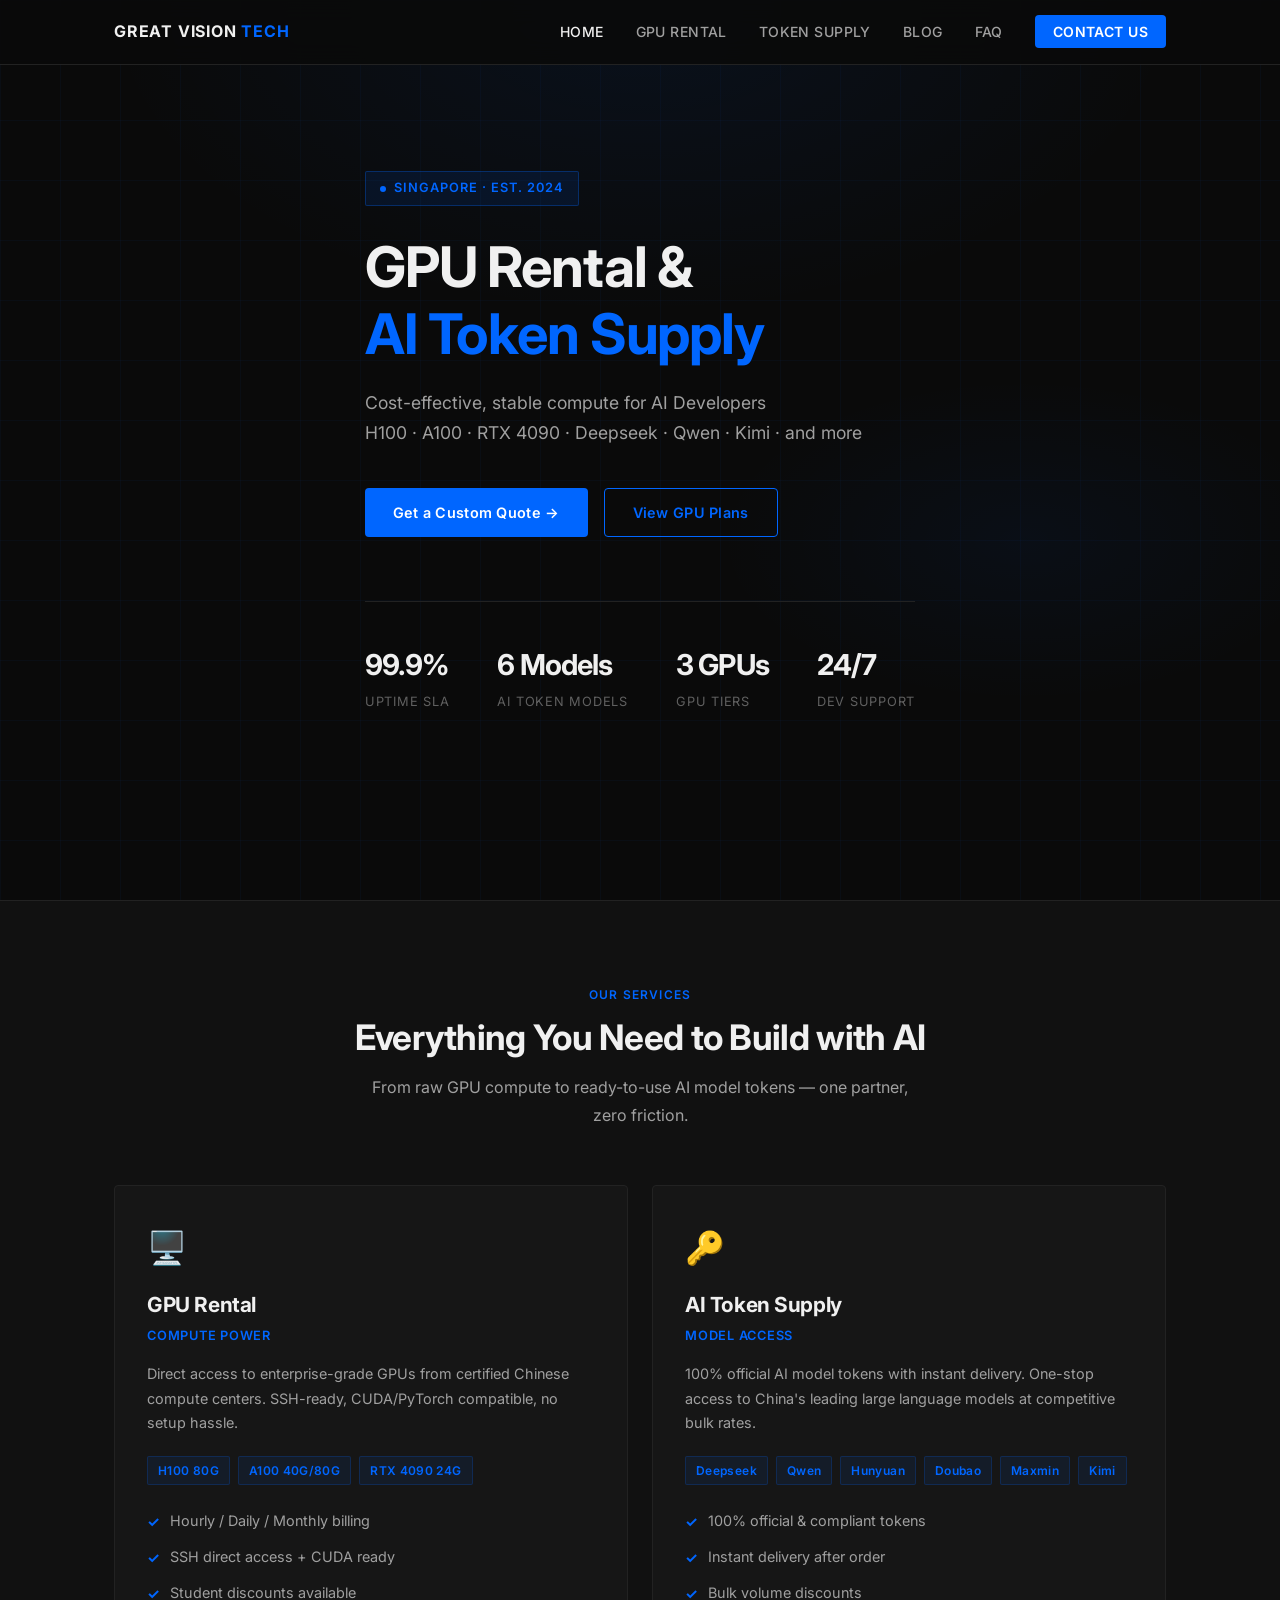
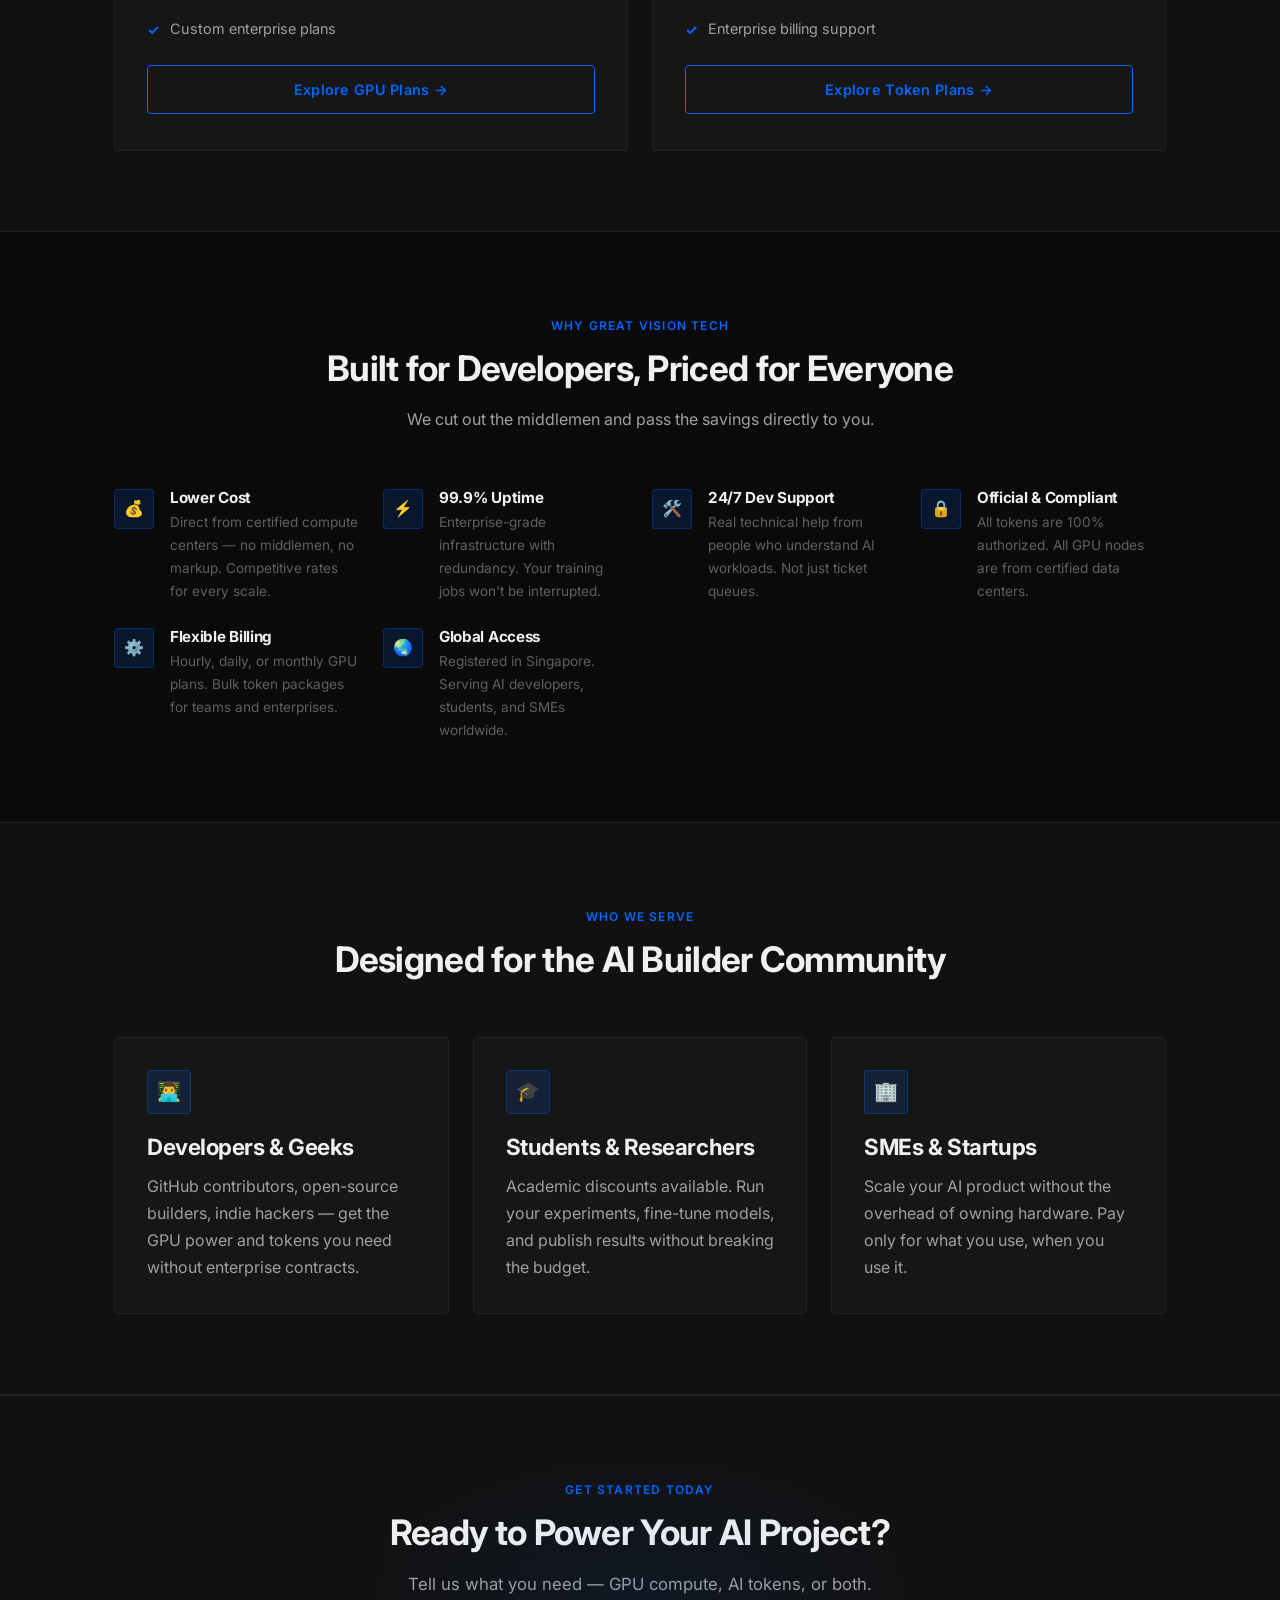
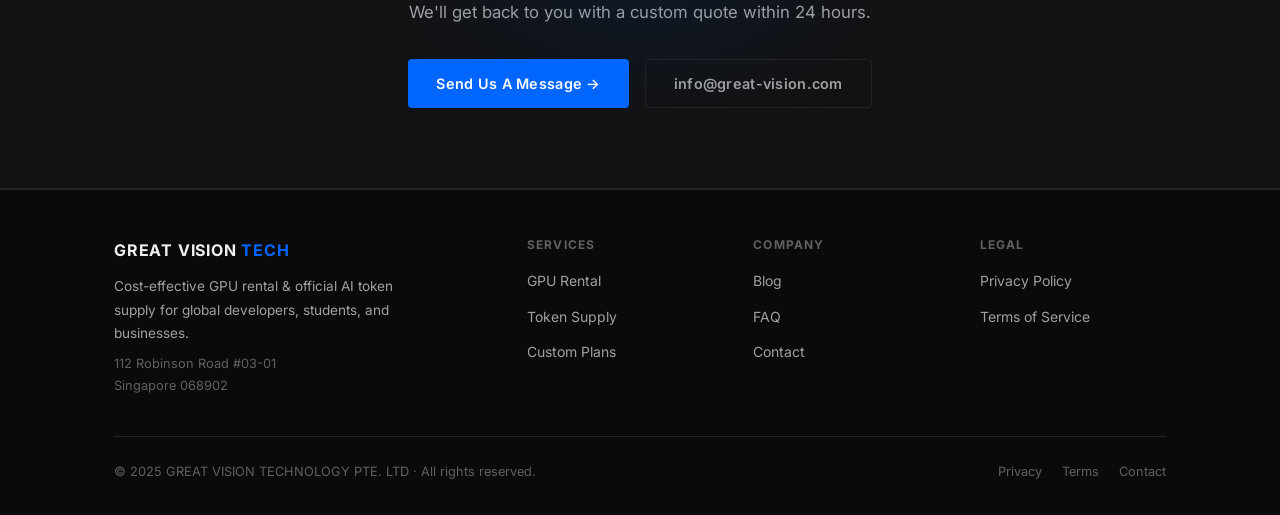
==== index.html @ 9c3d0a6c "Initial commit: Great Vision Tech official website - Homepage with hero, services, features, and CTA" ====
<!DOCTYPE html>
<html lang="en">
<head>
  <meta charset="UTF-8" />
  <meta name="viewport" content="width=device-width, initial-scale=1.0" />
  <title>GPU Rental & AI Model Token Supply | Great Vision Tech</title>
  <meta name="description" content="Cost-effective H100/A100/4090 GPU rental & official AI token supply for global AI developers, students and SMEs. Contact for quote now." />
  <meta name="keywords" content="GPU rental, H100, A100, RTX 4090, AI token, Deepseek, Qwen, Kimi, GPU cloud, AI compute" />
  <meta property="og:title" content="GPU Rental & AI Model Token Supply | Great Vision Tech" />
  <meta property="og:description" content="Cost-effective H100/A100/4090 GPU rental & official AI token supply for global AI developers, students and SMEs." />
  <meta property="og:type" content="website" />
  <link rel="preconnect" href="https://fonts.googleapis.com" />
  <link rel="preconnect" href="https://fonts.gstatic.com" crossorigin />
  <link href="https://fonts.googleapis.com/css2?family=Inter:wght@400;500;600;700;800&display=swap" rel="stylesheet" />
  <link rel="stylesheet" href="css/style.css" />
  <link rel="icon" href="data:image/svg+xml,<svg xmlns='http://www.w3.org/2000/svg' viewBox='0 0 100 100'><text y='.9em' font-size='90'>⚡</text></svg>" />
</head>
<body>

  <!-- ===== NAVBAR ===== -->
  <nav class="navbar">
    <div class="container nav-inner">
      <a href="index.html" class="nav-logo">GREAT VISION <span>TECH</span></a>
      <ul class="nav-links">
        <li><a href="index.html" data-page="index.html">Home</a></li>
        <li><a href="gpu-rental.html" data-page="gpu-rental.html">GPU Rental</a></li>
        <li><a href="token-supply.html" data-page="token-supply.html">Token Supply</a></li>
        <li><a href="blog.html" data-page="blog.html">Blog</a></li>
        <li><a href="faq.html" data-page="faq.html">FAQ</a></li>
        <li><a href="contact.html" class="nav-cta" data-page="contact.html">Contact Us</a></li>
      </ul>
      <button class="nav-toggle" aria-label="Toggle navigation">
        <span></span><span></span><span></span>
      </button>
    </div>
  </nav>

  <!-- ===== HERO ===== -->
  <section class="hero">
    <div class="container">
      <div class="hero-content">
        <div class="hero-badge">Singapore · Est. 2024</div>
        <h1>GPU Rental &amp;<br /><span class="highlight">AI Token Supply</span></h1>
        <p class="hero-sub">Cost-effective, stable compute for <span class="typewriter">AI Developers</span><br />
        H100 · A100 · RTX 4090 · Deepseek · Qwen · Kimi · and more</p>
        <div class="hero-actions">
          <a href="contact.html" class="btn btn-primary">Get a Custom Quote →</a>
          <a href="gpu-rental.html" class="btn btn-outline">View GPU Plans</a>
        </div>
        <div class="hero-stats">
          <div class="stat-item">
            <span class="stat-number counter" data-target="99" data-suffix=".9%">0%</span>
            <span class="stat-label">Uptime SLA</span>
          </div>
          <div class="stat-item">
            <span class="stat-number counter" data-target="6" data-suffix=" Models">0</span>
            <span class="stat-label">AI Token Models</span>
          </div>
          <div class="stat-item">
            <span class="stat-number counter" data-target="3" data-suffix=" GPUs">0</span>
            <span class="stat-label">GPU Tiers</span>
          </div>
          <div class="stat-item">
            <span class="stat-number">24/7</span>
            <span class="stat-label">Dev Support</span>
          </div>
        </div>
      </div>
    </div>
  </section>

  <!-- ===== SERVICES OVERVIEW ===== -->
  <section style="background: var(--bg-secondary); border-top: 1px solid var(--border); border-bottom: 1px solid var(--border);">
    <div class="container">
      <div class="section-header fade-in">
        <span class="section-tag">Our Services</span>
        <h2>Everything You Need to Build with AI</h2>
        <p>From raw GPU compute to ready-to-use AI model tokens — one partner, zero friction.</p>
      </div>
      <div class="services-grid">
        <!-- GPU Rental -->
        <div class="service-card fade-in">
          <span class="service-icon">🖥️</span>
          <h3>GPU Rental</h3>
          <div class="service-subtitle">Compute Power</div>
          <p>Direct access to enterprise-grade GPUs from certified Chinese compute centers. SSH-ready, CUDA/PyTorch compatible, no setup hassle.</p>
          <div class="tag-list">
            <span class="tag">H100 80G</span>
            <span class="tag">A100 40G/80G</span>
            <span class="tag">RTX 4090 24G</span>
          </div>
          <ul class="checklist" style="margin-bottom: 24px;">
            <li>Hourly / Daily / Monthly billing</li>
            <li>SSH direct access + CUDA ready</li>
            <li>Student discounts available</li>
            <li>Custom enterprise plans</li>
          </ul>
          <a href="gpu-rental.html" class="btn btn-outline" style="width: 100%; justify-content: center;">Explore GPU Plans →</a>
        </div>
        <!-- Token Supply -->
        <div class="service-card fade-in">
          <span class="service-icon">🔑</span>
          <h3>AI Token Supply</h3>
          <div class="service-subtitle">Model Access</div>
          <p>100% official AI model tokens with instant delivery. One-stop access to China's leading large language models at competitive bulk rates.</p>
          <div class="tag-list">
            <span class="tag">Deepseek</span>
            <span class="tag">Qwen</span>
            <span class="tag">Hunyuan</span>
            <span class="tag">Doubao</span>
            <span class="tag">Maxmin</span>
            <span class="tag">Kimi</span>
          </div>
          <ul class="checklist" style="margin-bottom: 24px;">
            <li>100% official &amp; compliant tokens</li>
            <li>Instant delivery after order</li>
            <li>Bulk volume discounts</li>
            <li>Enterprise billing support</li>
          </ul>
          <a href="token-supply.html" class="btn btn-outline" style="width: 100%; justify-content: center;">Explore Token Plans →</a>
        </div>
      </div>
    </div>
  </section>

  <!-- ===== WHY US ===== -->
  <section>
    <div class="container">
      <div class="section-header fade-in">
        <span class="section-tag">Why Great Vision Tech</span>
        <h2>Built for Developers, Priced for Everyone</h2>
        <p>We cut out the middlemen and pass the savings directly to you.</p>
      </div>
      <div class="features-grid">
        <div class="feature-item fade-in">
          <div class="feature-icon">💰</div>
          <div class="feature-text">
            <h4>Lower Cost</h4>
            <p>Direct from certified compute centers — no middlemen, no markup. Competitive rates for every scale.</p>
          </div>
        </div>
        <div class="feature-item fade-in">
          <div class="feature-icon">⚡</div>
          <div class="feature-text">
            <h4>99.9% Uptime</h4>
            <p>Enterprise-grade infrastructure with redundancy. Your training jobs won't be interrupted.</p>
          </div>
        </div>
        <div class="feature-item fade-in">
          <div class="feature-icon">🛠️</div>
          <div class="feature-text">
            <h4>24/7 Dev Support</h4>
            <p>Real technical help from people who understand AI workloads. Not just ticket queues.</p>
          </div>
        </div>
        <div class="feature-item fade-in">
          <div class="feature-icon">🔒</div>
          <div class="feature-text">
            <h4>Official &amp; Compliant</h4>
            <p>All tokens are 100% authorized. All GPU nodes are from certified data centers.</p>
          </div>
        </div>
        <div class="feature-item fade-in">
          <div class="feature-icon">⚙️</div>
          <div class="feature-text">
            <h4>Flexible Billing</h4>
            <p>Hourly, daily, or monthly GPU plans. Bulk token packages for teams and enterprises.</p>
          </div>
        </div>
        <div class="feature-item fade-in">
          <div class="feature-icon">🌏</div>
          <div class="feature-text">
            <h4>Global Access</h4>
            <p>Registered in Singapore. Serving AI developers, students, and SMEs worldwide.</p>
          </div>
        </div>
      </div>
    </div>
  </section>

  <!-- ===== WHO WE SERVE ===== -->
  <section style="background: var(--bg-secondary); border-top: 1px solid var(--border); border-bottom: 1px solid var(--border);">
    <div class="container">
      <div class="section-header fade-in">
        <span class="section-tag">Who We Serve</span>
        <h2>Designed for the AI Builder Community</h2>
      </div>
      <div class="services-grid">
        <div class="card fade-in">
          <div class="card-icon">👨‍💻</div>
          <h3>Developers &amp; Geeks</h3>
          <p>GitHub contributors, open-source builders, indie hackers — get the GPU power and tokens you need without enterprise contracts.</p>
        </div>
        <div class="card fade-in">
          <div class="card-icon">🎓</div>
          <h3>Students &amp; Researchers</h3>
          <p>Academic discounts available. Run your experiments, fine-tune models, and publish results without breaking the budget.</p>
        </div>
        <div class="card fade-in">
          <div class="card-icon">🏢</div>
          <h3>SMEs &amp; Startups</h3>
          <p>Scale your AI product without the overhead of owning hardware. Pay only for what you use, when you use it.</p>
        </div>
      </div>
    </div>
  </section>

  <!-- ===== CTA ===== -->
  <section class="cta-section">
    <div class="container">
      <span class="section-tag">Get Started Today</span>
      <h2>Ready to Power Your AI Project?</h2>
      <p>Tell us what you need — GPU compute, AI tokens, or both.<br />We'll get back to you with a custom quote within 24 hours.</p>
      <div class="cta-actions">
        <a href="contact.html" class="btn btn-primary">Send Us A Message →</a>
        <a href="mailto:info@great-vision.com" class="btn btn-ghost">info@great-vision.com</a>
      </div>
    </div>
  </section>

  <!-- ===== FOOTER ===== -->
  <footer class="footer">
    <div class="container">
      <div class="footer-grid">
        <div class="footer-brand">
          <a href="index.html" class="nav-logo">GREAT VISION <span style="color: var(--accent);">TECH</span></a>
          <p>Cost-effective GPU rental &amp; official AI token supply for global developers, students, and businesses.</p>
          <p style="margin-top: 8px; font-size: 0.8rem; color: var(--text-muted);">112 Robinson Road #03-01<br />Singapore 068902</p>
        </div>
        <div class="footer-col">
          <h4>Services</h4>
          <ul>
            <li><a href="gpu-rental.html">GPU Rental</a></li>
            <li><a href="token-supply.html">Token Supply</a></li>
            <li><a href="contact.html">Custom Plans</a></li>
          </ul>
        </div>
        <div class="footer-col">
          <h4>Company</h4>
          <ul>
            <li><a href="blog.html">Blog</a></li>
            <li><a href="faq.html">FAQ</a></li>
            <li><a href="contact.html">Contact</a></li>
          </ul>
        </div>
        <div class="footer-col">
          <h4>Legal</h4>
          <ul>
            <li><a href="privacy.html">Privacy Policy</a></li>
            <li><a href="terms.html">Terms of Service</a></li>
          </ul>
        </div>
      </div>
      <div class="footer-bottom">
        <p>© 2025 GREAT VISION TECHNOLOGY PTE. LTD · All rights reserved.</p>
        <div class="footer-bottom-links">
          <a href="privacy.html">Privacy</a>
          <a href="terms.html">Terms</a>
          <a href="contact.html">Contact</a>
        </div>
      </div>
    </div>
  </footer>

  <script src="js/main.js"></script>
</body>
</html>
---- css/style.css ----
/* ===========================
   GREAT VISION TECH - Main CSS
   Minimalist Geek Style
   =========================== */

/* --- Reset & Base --- */
*, *::before, *::after {
  box-sizing: border-box;
  margin: 0;
  padding: 0;
}

:root {
  --bg-primary: #0a0a0a;
  --bg-secondary: #111111;
  --bg-card: #161616;
  --bg-card-hover: #1e1e1e;
  --text-primary: #f0f0f0;
  --text-secondary: #a0a0a0;
  --text-muted: #606060;
  --accent: #0066FF;
  --accent-hover: #0052cc;
  --accent-glow: rgba(0, 102, 255, 0.15);
  --border: #222222;
  --border-accent: rgba(0, 102, 255, 0.3);
  --font: 'Inter', -apple-system, BlinkMacSystemFont, 'Segoe UI', sans-serif;
  --transition: 0.2s ease;
  --radius: 4px;
  --max-width: 1100px;
}

html {
  scroll-behavior: smooth;
}

body {
  font-family: var(--font);
  background-color: var(--bg-primary);
  color: var(--text-primary);
  line-height: 1.6;
  font-size: 16px;
  -webkit-font-smoothing: antialiased;
}

a {
  color: var(--accent);
  text-decoration: none;
  transition: color var(--transition);
}

a:hover {
  color: var(--accent-hover);
}

img {
  max-width: 100%;
  display: block;
}

/* --- Typography --- */
h1, h2, h3, h4, h5 {
  font-weight: 700;
  line-height: 1.2;
  letter-spacing: -0.02em;
}

h1 { font-size: clamp(2rem, 5vw, 3.5rem); }
h2 { font-size: clamp(1.5rem, 3vw, 2.2rem); }
h3 { font-size: clamp(1.1rem, 2vw, 1.4rem); }

p {
  color: var(--text-secondary);
  line-height: 1.7;
}

/* --- Layout --- */
.container {
  max-width: var(--max-width);
  margin: 0 auto;
  padding: 0 24px;
}

section {
  padding: 80px 0;
}

/* --- Navigation --- */
.navbar {
  position: fixed;
  top: 0;
  left: 0;
  right: 0;
  z-index: 1000;
  background: rgba(10, 10, 10, 0.92);
  backdrop-filter: blur(12px);
  -webkit-backdrop-filter: blur(12px);
  border-bottom: 1px solid var(--border);
  transition: border-color var(--transition);
}

.navbar.scrolled {
  border-bottom-color: var(--border-accent);
}

.nav-inner {
  display: flex;
  align-items: center;
  justify-content: space-between;
  height: 64px;
}

.nav-logo {
  font-size: 1rem;
  font-weight: 700;
  color: var(--text-primary);
  letter-spacing: 0.05em;
  text-transform: uppercase;
  white-space: nowrap;
}

.nav-logo span {
  color: var(--accent);
}

.nav-links {
  display: flex;
  align-items: center;
  gap: 32px;
  list-style: none;
}

.nav-links a {
  color: var(--text-secondary);
  font-size: 0.875rem;
  font-weight: 500;
  letter-spacing: 0.03em;
  text-transform: uppercase;
  transition: color var(--transition);
}

.nav-links a:hover,
.nav-links a.active {
  color: var(--text-primary);
}

.nav-cta {
  background: var(--accent) !important;
  color: #fff !important;
  padding: 8px 18px;
  border-radius: var(--radius);
  font-weight: 600 !important;
}

.nav-cta:hover {
  background: var(--accent-hover) !important;
}

/* Hamburger */
.nav-toggle {
  display: none;
  flex-direction: column;
  gap: 5px;
  cursor: pointer;
  padding: 4px;
  background: none;
  border: none;
}

.nav-toggle span {
  display: block;
  width: 24px;
  height: 2px;
  background: var(--text-primary);
  transition: all 0.3s ease;
}

.nav-toggle.open span:nth-child(1) { transform: translateY(7px) rotate(45deg); }
.nav-toggle.open span:nth-child(2) { opacity: 0; }
.nav-toggle.open span:nth-child(3) { transform: translateY(-7px) rotate(-45deg); }

/* --- Buttons --- */
.btn {
  display: inline-flex;
  align-items: center;
  gap: 8px;
  padding: 12px 28px;
  font-size: 0.9rem;
  font-weight: 600;
  border-radius: var(--radius);
  cursor: pointer;
  transition: all var(--transition);
  border: none;
  letter-spacing: 0.02em;
  font-family: var(--font);
}

.btn-primary {
  background: var(--accent);
  color: #fff;
}

.btn-primary:hover {
  background: var(--accent-hover);
  color: #fff;
  transform: translateY(-1px);
  box-shadow: 0 4px 20px rgba(0, 102, 255, 0.35);
}

.btn-outline {
  background: transparent;
  color: var(--accent);
  border: 1px solid var(--accent);
}

.btn-outline:hover {
  background: var(--accent-glow);
  color: var(--accent);
  transform: translateY(-1px);
}

.btn-ghost {
  background: transparent;
  color: var(--text-secondary);
  border: 1px solid var(--border);
}

.btn-ghost:hover {
  border-color: var(--accent);
  color: var(--text-primary);
}

/* --- Hero Section --- */
.hero {
  min-height: 100vh;
  display: flex;
  align-items: center;
  padding-top: 64px;
  position: relative;
  overflow: hidden;
}

.hero::before {
  content: '';
  position: absolute;
  top: 0; left: 0; right: 0; bottom: 0;
  background:
    radial-gradient(ellipse 60% 50% at 50% 0%, rgba(0, 102, 255, 0.08) 0%, transparent 70%),
    radial-gradient(ellipse 40% 30% at 80% 60%, rgba(0, 102, 255, 0.05) 0%, transparent 60%);
  pointer-events: none;
}

/* Grid background */
.hero::after {
  content: '';
  position: absolute;
  inset: 0;
  background-image:
    linear-gradient(rgba(0,102,255,0.04) 1px, transparent 1px),
    linear-gradient(90deg, rgba(0,102,255,0.04) 1px, transparent 1px);
  background-size: 60px 60px;
  pointer-events: none;
}

.hero-content {
  position: relative;
  z-index: 1;
  max-width: 800px;
}

.hero-badge {
  display: inline-flex;
  align-items: center;
  gap: 8px;
  background: rgba(0, 102, 255, 0.1);
  border: 1px solid var(--border-accent);
  color: var(--accent);
  font-size: 0.8rem;
  font-weight: 600;
  letter-spacing: 0.08em;
  text-transform: uppercase;
  padding: 6px 14px;
  border-radius: 2px;
  margin-bottom: 28px;
}

.hero-badge::before {
  content: '';
  width: 6px;
  height: 6px;
  background: var(--accent);
  border-radius: 50%;
  animation: pulse 2s infinite;
}

@keyframes pulse {
  0%, 100% { opacity: 1; transform: scale(1); }
  50% { opacity: 0.5; transform: scale(0.8); }
}

.hero h1 {
  margin-bottom: 20px;
  color: var(--text-primary);
}

.hero h1 .highlight {
  color: var(--accent);
}

.hero-sub {
  font-size: 1.1rem;
  color: var(--text-secondary);
  margin-bottom: 40px;
  max-width: 560px;
}

.hero-actions {
  display: flex;
  gap: 16px;
  flex-wrap: wrap;
}

.hero-stats {
  display: flex;
  gap: 48px;
  margin-top: 64px;
  padding-top: 40px;
  border-top: 1px solid var(--border);
}

.stat-item {
  display: flex;
  flex-direction: column;
  gap: 4px;
}

.stat-number {
  font-size: 1.8rem;
  font-weight: 700;
  color: var(--text-primary);
  letter-spacing: -0.03em;
}

.stat-label {
  font-size: 0.8rem;
  color: var(--text-muted);
  text-transform: uppercase;
  letter-spacing: 0.06em;
}

/* --- Section Header --- */
.section-header {
  text-align: center;
  margin-bottom: 56px;
}

.section-tag {
  display: inline-block;
  font-size: 0.75rem;
  font-weight: 600;
  letter-spacing: 0.1em;
  text-transform: uppercase;
  color: var(--accent);
  margin-bottom: 12px;
}

.section-header h2 {
  color: var(--text-primary);
  margin-bottom: 16px;
}

.section-header p {
  max-width: 560px;
  margin: 0 auto;
  font-size: 1rem;
}

/* --- Cards --- */
.card {
  background: var(--bg-card);
  border: 1px solid var(--border);
  border-radius: var(--radius);
  padding: 32px;
  transition: all var(--transition);
  position: relative;
  overflow: hidden;
}

.card::before {
  content: '';
  position: absolute;
  top: 0; left: 0; right: 0;
  height: 2px;
  background: var(--accent);
  transform: scaleX(0);
  transition: transform var(--transition);
}

.card:hover {
  border-color: var(--border-accent);
  background: var(--bg-card-hover);
  transform: translateY(-2px);
}

.card:hover::before {
  transform: scaleX(1);
}

.card-icon {
  width: 44px;
  height: 44px;
  background: var(--accent-glow);
  border: 1px solid var(--border-accent);
  border-radius: var(--radius);
  display: flex;
  align-items: center;
  justify-content: center;
  margin-bottom: 20px;
  color: var(--accent);
  font-size: 1.2rem;
}

.card h3 {
  color: var(--text-primary);
  margin-bottom: 12px;
}

/* --- Services Grid --- */
.services-grid {
  display: grid;
  grid-template-columns: repeat(auto-fit, minmax(300px, 1fr));
  gap: 24px;
}

.service-card {
  background: var(--bg-card);
  border: 1px solid var(--border);
  border-radius: var(--radius);
  padding: 36px 32px;
  transition: all var(--transition);
  position: relative;
  overflow: hidden;
}

.service-card::after {
  content: '';
  position: absolute;
  bottom: 0; left: 0; right: 0;
  height: 1px;
  background: linear-gradient(90deg, transparent, var(--accent), transparent);
  opacity: 0;
  transition: opacity var(--transition);
}

.service-card:hover {
  border-color: var(--border-accent);
  background: var(--bg-card-hover);
  transform: translateY(-3px);
  box-shadow: 0 8px 32px rgba(0, 102, 255, 0.1);
}

.service-card:hover::after {
  opacity: 1;
}

.service-icon {
  font-size: 2rem;
  margin-bottom: 20px;
  display: block;
}

.service-card h3 {
  color: var(--text-primary);
  font-size: 1.3rem;
  margin-bottom: 8px;
}

.service-card .service-subtitle {
  color: var(--accent);
  font-size: 0.8rem;
  font-weight: 600;
  letter-spacing: 0.06em;
  text-transform: uppercase;
  margin-bottom: 16px;
}

.service-card p {
  font-size: 0.9rem;
  margin-bottom: 20px;
}

.tag-list {
  display: flex;
  flex-wrap: wrap;
  gap: 8px;
  margin-bottom: 24px;
}

.tag {
  background: rgba(0, 102, 255, 0.08);
  border: 1px solid rgba(0, 102, 255, 0.2);
  color: var(--accent);
  font-size: 0.75rem;
  font-weight: 600;
  padding: 4px 10px;
  border-radius: 2px;
  letter-spacing: 0.03em;
}

.tag.dark {
  background: var(--bg-secondary);
  border-color: var(--border);
  color: var(--text-secondary);
}

/* --- GPU Table --- */
.gpu-table-wrapper {
  overflow-x: auto;
  border: 1px solid var(--border);
  border-radius: var(--radius);
}

.gpu-table {
  width: 100%;
  border-collapse: collapse;
  font-size: 0.9rem;
}

.gpu-table th {
  background: var(--bg-secondary);
  color: var(--text-muted);
  font-size: 0.75rem;
  font-weight: 600;
  letter-spacing: 0.08em;
  text-transform: uppercase;
  padding: 14px 20px;
  text-align: left;
  border-bottom: 1px solid var(--border);
}

.gpu-table td {
  padding: 16px 20px;
  border-bottom: 1px solid var(--border);
  color: var(--text-secondary);
  vertical-align: middle;
}

.gpu-table tr:last-child td {
  border-bottom: none;
}

.gpu-table tr:hover td {
  background: var(--bg-card);
}

.gpu-name {
  color: var(--text-primary);
  font-weight: 600;
}

.gpu-badge {
  display: inline-block;
  background: rgba(0, 102, 255, 0.1);
  border: 1px solid var(--border-accent);
  color: var(--accent);
  font-size: 0.7rem;
  font-weight: 700;
  padding: 2px 8px;
  border-radius: 2px;
  letter-spacing: 0.05em;
  margin-left: 8px;
}

.gpu-badge.pro {
  background: rgba(255, 165, 0, 0.1);
  border-color: rgba(255, 165, 0, 0.3);
  color: #ffa500;
}

/* --- Features / Advantages --- */
.features-grid {
  display: grid;
  grid-template-columns: repeat(auto-fit, minmax(240px, 1fr));
  gap: 24px;
}

.feature-item {
  display: flex;
  gap: 16px;
  align-items: flex-start;
}

.feature-icon {
  flex-shrink: 0;
  width: 40px;
  height: 40px;
  background: var(--accent-glow);
  border: 1px solid var(--border-accent);
  border-radius: var(--radius);
  display: flex;
  align-items: center;
  justify-content: center;
  color: var(--accent);
  font-size: 1rem;
}

.feature-text h4 {
  color: var(--text-primary);
  font-size: 0.95rem;
  margin-bottom: 4px;
}

.feature-text p {
  font-size: 0.85rem;
  color: var(--text-muted);
}

/* --- Token Models Grid --- */
.models-grid {
  display: grid;
  grid-template-columns: repeat(auto-fill, minmax(160px, 1fr));
  gap: 16px;
}

.model-card {
  background: var(--bg-card);
  border: 1px solid var(--border);
  border-radius: var(--radius);
  padding: 24px 20px;
  text-align: center;
  transition: all var(--transition);
  cursor: default;
}

.model-card:hover {
  border-color: var(--border-accent);
  background: var(--bg-card-hover);
  transform: translateY(-2px);
  box-shadow: 0 4px 16px rgba(0, 102, 255, 0.1);
}

.model-logo {
  font-size: 1.8rem;
  margin-bottom: 10px;
}

.model-name {
  font-size: 0.85rem;
  font-weight: 600;
  color: var(--text-primary);
  margin-bottom: 4px;
}

.model-desc {
  font-size: 0.75rem;
  color: var(--text-muted);
}

/* --- Blog --- */
.blog-grid {
  display: grid;
  grid-template-columns: repeat(auto-fit, minmax(300px, 1fr));
  gap: 24px;
}

.blog-card {
  background: var(--bg-card);
  border: 1px solid var(--border);
  border-radius: var(--radius);
  padding: 28px;
  transition: all var(--transition);
  display: flex;
  flex-direction: column;
}

.blog-card:hover {
  border-color: var(--border-accent);
  background: var(--bg-card-hover);
  transform: translateY(-2px);
}

.blog-meta {
  display: flex;
  align-items: center;
  gap: 12px;
  margin-bottom: 16px;
}

.blog-tag {
  background: rgba(0, 102, 255, 0.1);
  color: var(--accent);
  font-size: 0.7rem;
  font-weight: 700;
  letter-spacing: 0.06em;
  text-transform: uppercase;
  padding: 3px 8px;
  border-radius: 2px;
}

.blog-date {
  font-size: 0.75rem;
  color: var(--text-muted);
}

.blog-card h3 {
  color: var(--text-primary);
  font-size: 1rem;
  margin-bottom: 10px;
  line-height: 1.4;
}

.blog-card p {
  font-size: 0.875rem;
  flex: 1;
  margin-bottom: 20px;
}

.blog-link {
  font-size: 0.85rem;
  font-weight: 600;
  color: var(--accent);
  display: flex;
  align-items: center;
  gap: 6px;
  transition: gap var(--transition);
}

.blog-link:hover {
  gap: 10px;
}

/* --- FAQ --- */
.faq-list {
  max-width: 720px;
  margin: 0 auto;
  display: flex;
  flex-direction: column;
  gap: 2px;
}

.faq-item {
  border: 1px solid var(--border);
  border-radius: var(--radius);
  overflow: hidden;
  transition: border-color var(--transition);
}

.faq-item.open {
  border-color: var(--border-accent);
}

.faq-question {
  width: 100%;
  background: var(--bg-card);
  border: none;
  padding: 20px 24px;
  display: flex;
  align-items: center;
  justify-content: space-between;
  gap: 16px;
  cursor: pointer;
  text-align: left;
  transition: background var(--transition);
  font-family: var(--font);
}

.faq-question:hover {
  background: var(--bg-card-hover);
}

.faq-question span {
  font-size: 0.95rem;
  font-weight: 600;
  color: var(--text-primary);
}

.faq-icon {
  flex-shrink: 0;
  width: 20px;
  height: 20px;
  color: var(--accent);
  transition: transform 0.3s ease;
  font-size: 1.2rem;
  line-height: 1;
}

.faq-item.open .faq-icon {
  transform: rotate(45deg);
}

.faq-answer {
  max-height: 0;
  overflow: hidden;
  transition: max-height 0.35s ease, padding 0.35s ease;
  background: var(--bg-secondary);
}

.faq-answer.open {
  max-height: 200px;
  padding: 0 24px 20px;
}

.faq-answer p {
  font-size: 0.9rem;
  padding-top: 16px;
  border-top: 1px solid var(--border);
}

/* --- Contact --- */
.contact-grid {
  display: grid;
  grid-template-columns: 1fr 1.5fr;
  gap: 48px;
  align-items: start;
}

.contact-info h2 {
  color: var(--text-primary);
  margin-bottom: 16px;
}

.contact-info p {
  margin-bottom: 32px;
}

.contact-detail {
  display: flex;
  flex-direction: column;
  gap: 20px;
}

.contact-item {
  display: flex;
  gap: 14px;
  align-items: flex-start;
}

.contact-item-icon {
  width: 36px;
  height: 36px;
  background: var(--accent-glow);
  border: 1px solid var(--border-accent);
  border-radius: var(--radius);
  display: flex;
  align-items: center;
  justify-content: center;
  color: var(--accent);
  font-size: 0.9rem;
  flex-shrink: 0;
}

.contact-item-text {
  display: flex;
  flex-direction: column;
  gap: 2px;
}

.contact-item-label {
  font-size: 0.75rem;
  color: var(--text-muted);
  text-transform: uppercase;
  letter-spacing: 0.06em;
  font-weight: 600;
}

.contact-item-value {
  font-size: 0.9rem;
  color: var(--text-secondary);
}

.social-links {
  display: flex;
  gap: 12px;
  margin-top: 32px;
}

.social-link {
  width: 40px;
  height: 40px;
  background: var(--bg-card);
  border: 1px solid var(--border);
  border-radius: var(--radius);
  display: flex;
  align-items: center;
  justify-content: center;
  color: var(--text-secondary);
  font-size: 1rem;
  transition: all var(--transition);
}

.social-link:hover {
  border-color: var(--accent);
  color: var(--accent);
  background: var(--accent-glow);
}

/* --- Contact Form --- */
.contact-form {
  background: var(--bg-card);
  border: 1px solid var(--border);
  border-radius: var(--radius);
  padding: 36px;
}

.form-group {
  margin-bottom: 20px;
}

.form-row {
  display: grid;
  grid-template-columns: 1fr 1fr;
  gap: 16px;
}

.form-group label {
  display: block;
  font-size: 0.8rem;
  font-weight: 600;
  color: var(--text-muted);
  text-transform: uppercase;
  letter-spacing: 0.06em;
  margin-bottom: 8px;
}

.form-group input,
.form-group select,
.form-group textarea {
  width: 100%;
  background: var(--bg-secondary);
  border: 1px solid var(--border);
  border-radius: var(--radius);
  padding: 12px 16px;
  color: var(--text-primary);
  font-size: 0.9rem;
  font-family: var(--font);
  transition: border-color var(--transition);
  outline: none;
}

.form-group input:focus,
.form-group select:focus,
.form-group textarea:focus {
  border-color: var(--accent);
  box-shadow: 0 0 0 3px rgba(0, 102, 255, 0.1);
}

.form-group input::placeholder,
.form-group textarea::placeholder {
  color: var(--text-muted);
}

.form-group select option {
  background: var(--bg-secondary);
}

.form-group textarea {
  resize: vertical;
  min-height: 120px;
}

.form-submit {
  width: 100%;
  padding: 14px;
  font-size: 0.95rem;
}

.form-success {
  display: none;
  text-align: center;
  padding: 20px;
  color: #22c55e;
  font-weight: 600;
}

/* --- CTA Section --- */
.cta-section {
  background: var(--bg-secondary);
  border-top: 1px solid var(--border);
  border-bottom: 1px solid var(--border);
  text-align: center;
  padding: 80px 0;
  position: relative;
  overflow: hidden;
}

.cta-section::before {
  content: '';
  position: absolute;
  top: 50%; left: 50%;
  transform: translate(-50%, -50%);
  width: 600px;
  height: 300px;
  background: radial-gradient(ellipse, rgba(0, 102, 255, 0.08) 0%, transparent 70%);
  pointer-events: none;
}

.cta-section h2 {
  color: var(--text-primary);
  margin-bottom: 16px;
}

.cta-section p {
  margin-bottom: 32px;
  font-size: 1.05rem;
}

.cta-actions {
  display: flex;
  gap: 16px;
  justify-content: center;
  flex-wrap: wrap;
}

/* --- Footer --- */
.footer {
  background: var(--bg-primary);
  border-top: 1px solid var(--border);
  padding: 48px 0 32px;
}

.footer-grid {
  display: grid;
  grid-template-columns: 2fr 1fr 1fr 1fr;
  gap: 40px;
  margin-bottom: 40px;
}

.footer-brand p {
  font-size: 0.85rem;
  margin-top: 12px;
  max-width: 280px;
}

.footer-col h4 {
  font-size: 0.75rem;
  font-weight: 700;
  letter-spacing: 0.1em;
  text-transform: uppercase;
  color: var(--text-muted);
  margin-bottom: 16px;
}

.footer-col ul {
  list-style: none;
  display: flex;
  flex-direction: column;
  gap: 10px;
}

.footer-col ul li a {
  font-size: 0.875rem;
  color: var(--text-secondary);
  transition: color var(--transition);
}

.footer-col ul li a:hover {
  color: var(--text-primary);
}

.footer-bottom {
  display: flex;
  align-items: center;
  justify-content: space-between;
  padding-top: 24px;
  border-top: 1px solid var(--border);
  flex-wrap: wrap;
  gap: 12px;
}

.footer-bottom p {
  font-size: 0.8rem;
  color: var(--text-muted);
}

.footer-bottom-links {
  display: flex;
  gap: 20px;
}

.footer-bottom-links a {
  font-size: 0.8rem;
  color: var(--text-muted);
  transition: color var(--transition);
}

.footer-bottom-links a:hover {
  color: var(--text-secondary);
}

/* --- Page Hero (inner pages) --- */
.page-hero {
  padding: 120px 0 60px;
  text-align: center;
  border-bottom: 1px solid var(--border);
  position: relative;
  overflow: hidden;
}

.page-hero::before {
  content: '';
  position: absolute;
  top: 0; left: 0; right: 0; bottom: 0;
  background: radial-gradient(ellipse 80% 60% at 50% 0%, rgba(0, 102, 255, 0.06) 0%, transparent 70%);
  pointer-events: none;
}

.page-hero h1 {
  color: var(--text-primary);
  margin-bottom: 16px;
}

.page-hero p {
  max-width: 560px;
  margin: 0 auto;
  font-size: 1.05rem;
}

/* --- Breadcrumb --- */
.breadcrumb {
  display: flex;
  align-items: center;
  gap: 8px;
  font-size: 0.8rem;
  color: var(--text-muted);
  margin-bottom: 20px;
  justify-content: center;
}

.breadcrumb a {
  color: var(--text-muted);
  transition: color var(--transition);
}

.breadcrumb a:hover {
  color: var(--accent);
}

.breadcrumb span {
  color: var(--text-muted);
}

/* --- Divider --- */
.divider {
  height: 1px;
  background: var(--border);
  margin: 0;
}

/* --- Highlight Box --- */
.highlight-box {
  background: rgba(0, 102, 255, 0.06);
  border: 1px solid var(--border-accent);
  border-radius: var(--radius);
  padding: 24px 28px;
}

/* --- Checklist --- */
.checklist {
  list-style: none;
  display: flex;
  flex-direction: column;
  gap: 12px;
}

.checklist li {
  display: flex;
  align-items: flex-start;
  gap: 10px;
  font-size: 0.9rem;
  color: var(--text-secondary);
}

.checklist li::before {
  content: '✓';
  color: var(--accent);
  font-weight: 700;
  flex-shrink: 0;
  margin-top: 1px;
}

/* --- Notification / Toast --- */
.toast {
  position: fixed;
  bottom: 24px;
  right: 24px;
  background: var(--bg-card);
  border: 1px solid var(--border-accent);
  border-radius: var(--radius);
  padding: 14px 20px;
  color: var(--text-primary);
  font-size: 0.875rem;
  font-weight: 500;
  z-index: 9999;
  transform: translateY(100px);
  opacity: 0;
  transition: all 0.3s ease;
  max-width: 320px;
}

.toast.show {
  transform: translateY(0);
  opacity: 1;
}

/* --- Scrollbar --- */
::-webkit-scrollbar {
  width: 6px;
  height: 6px;
}

::-webkit-scrollbar-track {
  background: var(--bg-primary);
}

::-webkit-scrollbar-thumb {
  background: var(--border);
  border-radius: 3px;
}

::-webkit-scrollbar-thumb:hover {
  background: var(--text-muted);
}

/* --- Responsive --- */
@media (max-width: 900px) {
  .contact-grid {
    grid-template-columns: 1fr;
  }

  .footer-grid {
    grid-template-columns: 1fr 1fr;
  }

  .hero-stats {
    gap: 32px;
  }
}

@media (max-width: 768px) {
  .nav-links {
    display: none;
    position: fixed;
    top: 64px;
    left: 0;
    right: 0;
    background: var(--bg-primary);
    border-bottom: 1px solid var(--border);
    flex-direction: column;
    padding: 24px;
    gap: 20px;
    z-index: 999;
  }

  .nav-links.open {
    display: flex;
  }

  .nav-toggle {
    display: flex;
  }

  .hero-stats {
    flex-wrap: wrap;
    gap: 24px;
  }

  .form-row {
    grid-template-columns: 1fr;
  }

  .footer-grid {
    grid-template-columns: 1fr;
    gap: 28px;
  }

  .footer-bottom {
    flex-direction: column;
    text-align: center;
  }

  section {
    padding: 60px 0;
  }
}

@media (max-width: 480px) {
  .hero-actions {
    flex-direction: column;
  }

  .btn {
    width: 100%;
    justify-content: center;
  }

  .cta-actions {
    flex-direction: column;
    align-items: center;
  }
}

/* --- Animations --- */
.fade-in {
  opacity: 0;
  transform: translateY(20px);
  transition: opacity 0.5s ease, transform 0.5s ease;
}

.fade-in.visible {
  opacity: 1;
  transform: translateY(0);
}

/* --- Active nav page indicator --- */
.nav-links a[data-page].active {
  color: var(--text-primary);
}

/* --- Terminal-style code block --- */
.code-block {
  background: #0d0d0d;
  border: 1px solid var(--border);
  border-radius: var(--radius);
  padding: 20px 24px;
  font-family: 'JetBrains Mono', 'Fira Code', 'Courier New', monospace;
  font-size: 0.85rem;
  color: #a8ff78;
  position: relative;
  overflow-x: auto;
}

.code-block::before {
  content: '$ ';
  color: var(--accent);
}

/* --- Pricing hint --- */
.pricing-note {
  text-align: center;
  margin-top: 32px;
  font-size: 0.85rem;
  color: var(--text-muted);
}

.pricing-note a {
  color: var(--accent);
}
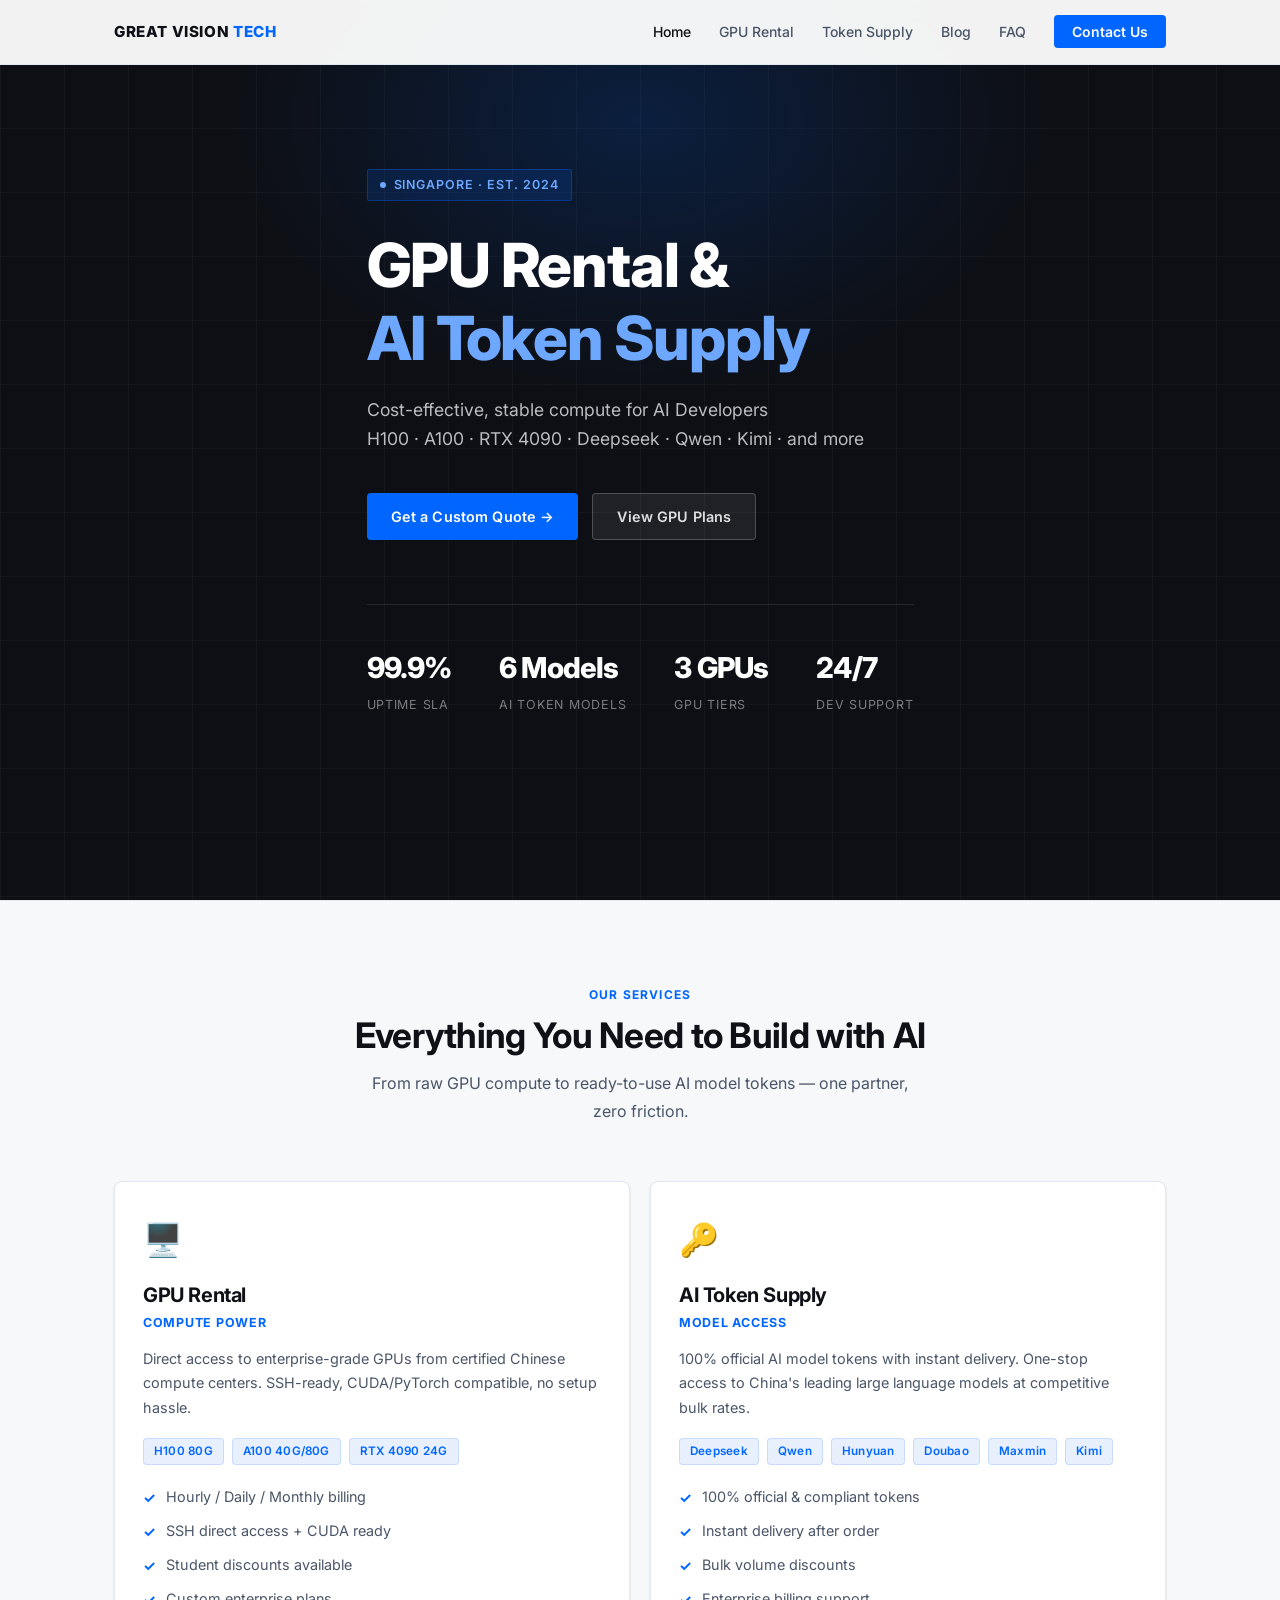
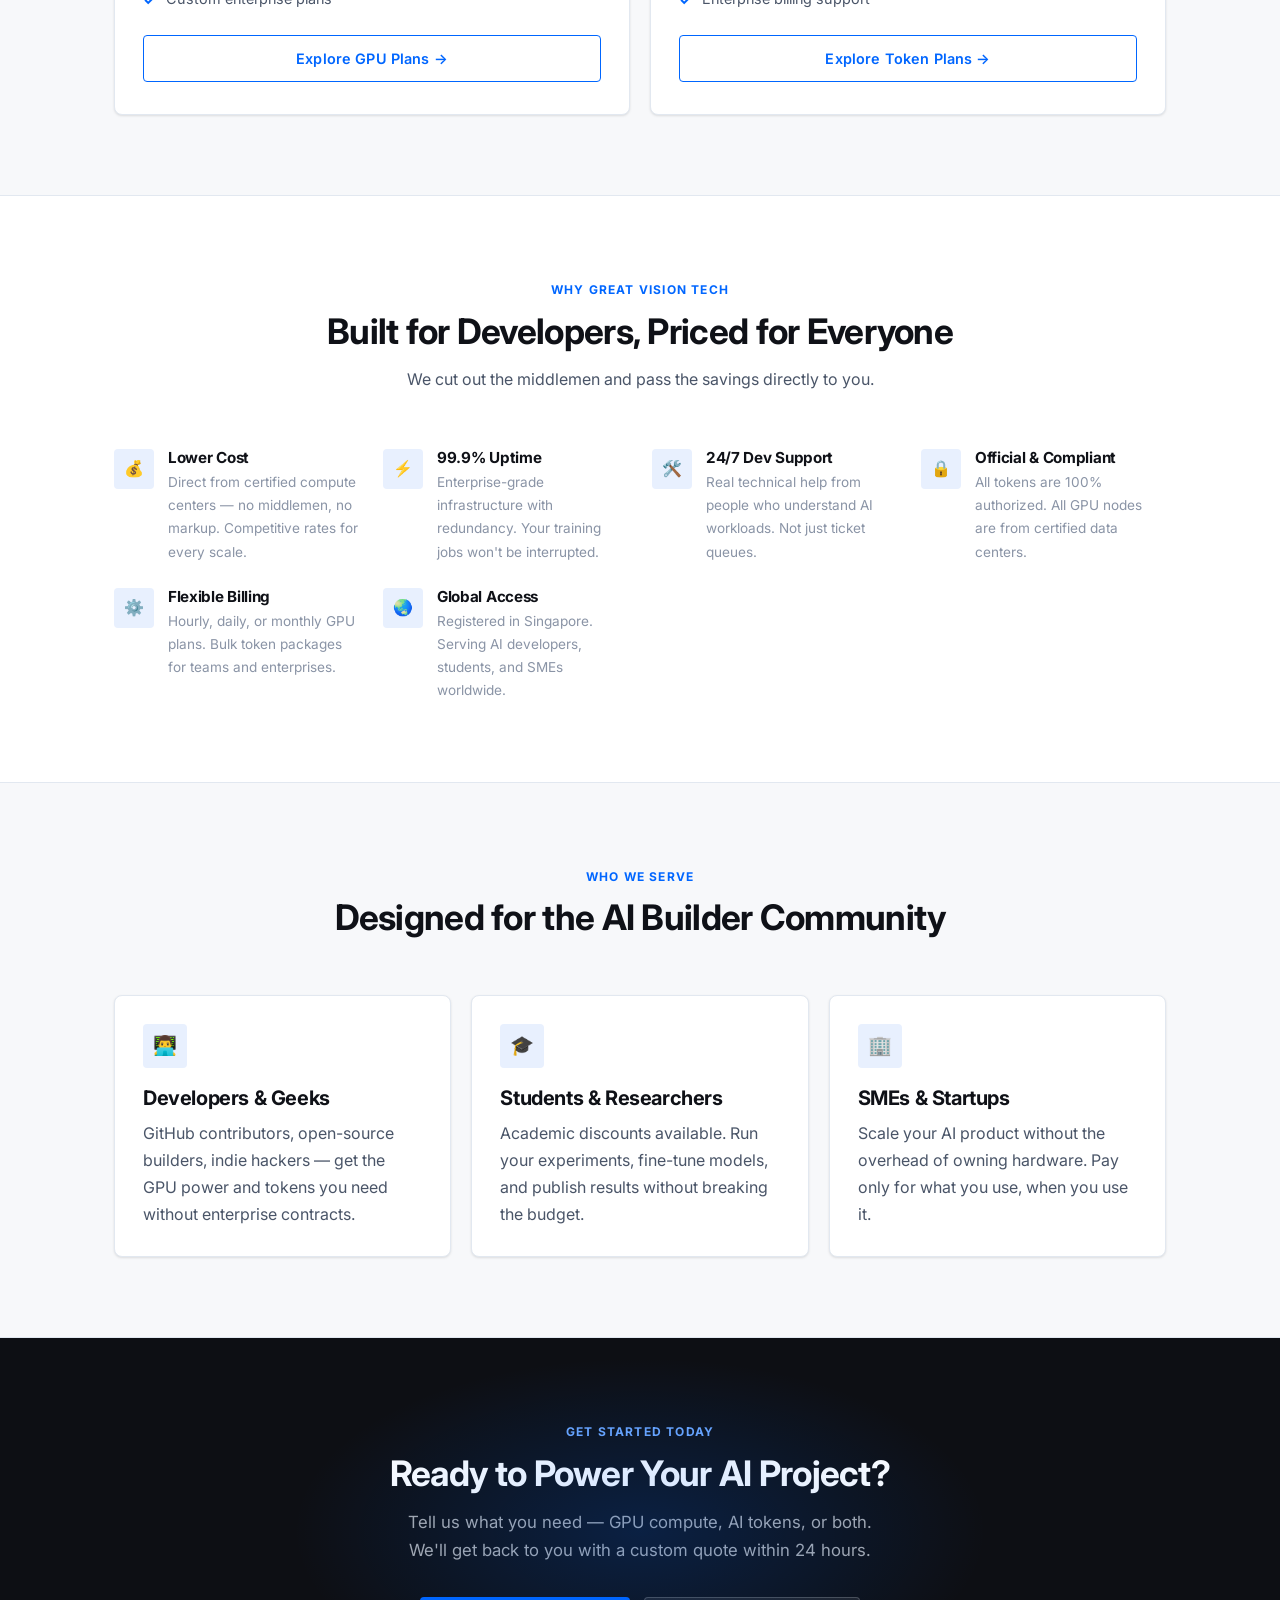
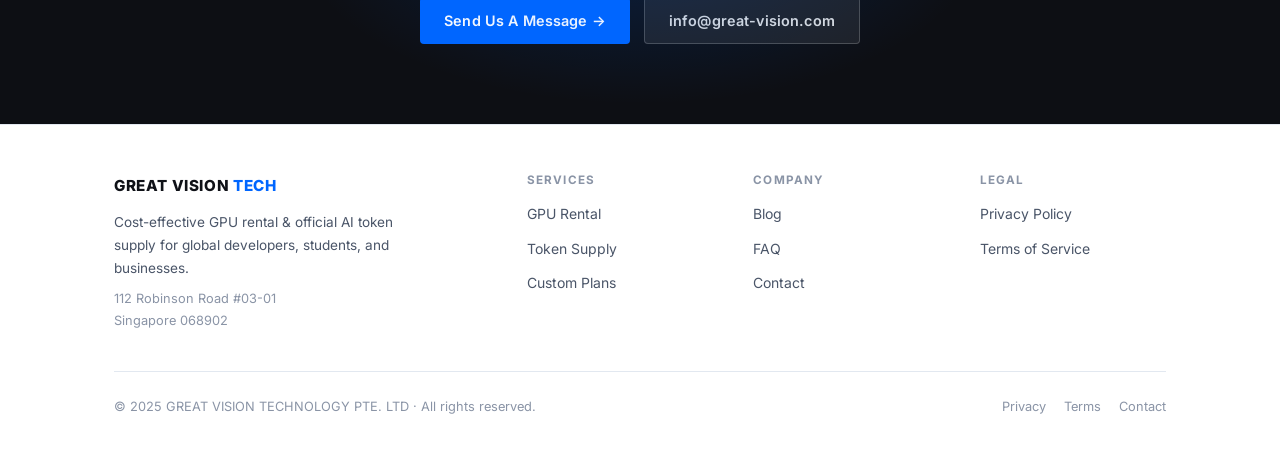
==== commit bf3bbab5: "Redesign: Light theme (vast.ai inspired) - White/light gray background for all content sections - Da" ====
--- a/index.html
+++ b/index.html
@@ -45,7 +45,7 @@
         H100 · A100 · RTX 4090 · Deepseek · Qwen · Kimi · and more</p>
         <div class="hero-actions">
           <a href="contact.html" class="btn btn-primary">Get a Custom Quote →</a>
-          <a href="gpu-rental.html" class="btn btn-outline">View GPU Plans</a>
+          <a href="gpu-rental.html" class="btn btn-dark-ghost">View GPU Plans</a>
         </div>
         <div class="hero-stats">
           <div class="stat-item">
@@ -213,7 +213,7 @@
       <p>Tell us what you need — GPU compute, AI tokens, or both.<br />We'll get back to you with a custom quote within 24 hours.</p>
       <div class="cta-actions">
         <a href="contact.html" class="btn btn-primary">Send Us A Message →</a>
-        <a href="mailto:info@great-vision.com" class="btn btn-ghost">info@great-vision.com</a>
+        <a href="mailto:info@great-vision.com" class="btn btn-dark-ghost">info@great-vision.com</a>
       </div>
     </div>
   </section>
--- a/css/style.css
+++ b/css/style.css
@@ -1,6 +1,6 @@
 /* ===========================
    GREAT VISION TECH - Main CSS
-   Minimalist Geek Style
+   Light Theme (vast.ai inspired)
    =========================== */
 
 /* --- Reset & Base --- */
@@ -11,27 +11,48 @@
 }
 
 :root {
-  --bg-primary: #0a0a0a;
-  --bg-secondary: #111111;
-  --bg-card: #161616;
-  --bg-card-hover: #1e1e1e;
-  --text-primary: #f0f0f0;
-  --text-secondary: #a0a0a0;
-  --text-muted: #606060;
+  /* Light theme colors */
+  --bg-primary: #ffffff;
+  --bg-secondary: #f7f8fa;
+  --bg-tertiary: #f0f2f5;
+  --bg-card: #ffffff;
+  --bg-card-hover: #f7f8fa;
+
+  /* Dark hero */
+  --hero-bg: #0d0f14;
+  --hero-bg2: #111520;
+
+  /* Text */
+  --text-primary: #0f1117;
+  --text-secondary: #4a5568;
+  --text-muted: #8a94a6;
+
+  /* Accent */
   --accent: #0066FF;
   --accent-hover: #0052cc;
-  --accent-glow: rgba(0, 102, 255, 0.15);
-  --border: #222222;
-  --border-accent: rgba(0, 102, 255, 0.3);
+  --accent-light: #e8f0fe;
+  --accent-glow: rgba(0, 102, 255, 0.1);
+
+  /* Borders */
+  --border: #e2e8f0;
+  --border-dark: #cbd5e0;
+  --border-accent: rgba(0, 102, 255, 0.25);
+
+  /* Hero text */
+  --hero-text: #ffffff;
+  --hero-sub: rgba(255,255,255,0.72);
+
   --font: 'Inter', -apple-system, BlinkMacSystemFont, 'Segoe UI', sans-serif;
   --transition: 0.2s ease;
-  --radius: 4px;
+  --radius: 8px;
+  --radius-sm: 4px;
   --max-width: 1100px;
-}
-
-html {
-  scroll-behavior: smooth;
-}
+  --shadow-sm: 0 1px 3px rgba(0,0,0,0.08), 0 1px 2px rgba(0,0,0,0.04);
+  --shadow-md: 0 4px 12px rgba(0,0,0,0.08), 0 2px 4px rgba(0,0,0,0.04);
+  --shadow-lg: 0 8px 32px rgba(0,0,0,0.10), 0 4px 8px rgba(0,0,0,0.04);
+}
+
+html { scroll-behavior: smooth; }
 
 body {
   font-family: var(--font);
@@ -47,31 +68,22 @@
   text-decoration: none;
   transition: color var(--transition);
 }
-
-a:hover {
-  color: var(--accent-hover);
-}
-
-img {
-  max-width: 100%;
-  display: block;
-}
+a:hover { color: var(--accent-hover); }
+
+img { max-width: 100%; display: block; }
 
 /* --- Typography --- */
 h1, h2, h3, h4, h5 {
   font-weight: 700;
   line-height: 1.2;
   letter-spacing: -0.02em;
-}
-
-h1 { font-size: clamp(2rem, 5vw, 3.5rem); }
+  color: var(--text-primary);
+}
+h1 { font-size: clamp(2rem, 5vw, 3.4rem); }
 h2 { font-size: clamp(1.5rem, 3vw, 2.2rem); }
-h3 { font-size: clamp(1.1rem, 2vw, 1.4rem); }
-
-p {
-  color: var(--text-secondary);
-  line-height: 1.7;
-}
+h3 { font-size: clamp(1rem, 2vw, 1.25rem); }
+
+p { color: var(--text-secondary); line-height: 1.7; }
 
 /* --- Layout --- */
 .container {
@@ -79,27 +91,23 @@
   margin: 0 auto;
   padding: 0 24px;
 }
-
-section {
-  padding: 80px 0;
-}
-
-/* --- Navigation --- */
+section { padding: 80px 0; }
+
+/* ===========================
+   NAVBAR
+   =========================== */
 .navbar {
   position: fixed;
-  top: 0;
-  left: 0;
-  right: 0;
+  top: 0; left: 0; right: 0;
   z-index: 1000;
-  background: rgba(10, 10, 10, 0.92);
+  background: rgba(255,255,255,0.95);
   backdrop-filter: blur(12px);
   -webkit-backdrop-filter: blur(12px);
   border-bottom: 1px solid var(--border);
-  transition: border-color var(--transition);
-}
-
+  transition: box-shadow var(--transition);
+}
 .navbar.scrolled {
-  border-bottom-color: var(--border-accent);
+  box-shadow: var(--shadow-sm);
 }
 
 .nav-inner {
@@ -110,49 +118,40 @@
 }
 
 .nav-logo {
-  font-size: 1rem;
-  font-weight: 700;
+  font-size: 0.95rem;
+  font-weight: 800;
   color: var(--text-primary);
-  letter-spacing: 0.05em;
+  letter-spacing: 0.04em;
   text-transform: uppercase;
   white-space: nowrap;
 }
-
-.nav-logo span {
-  color: var(--accent);
-}
+.nav-logo span { color: var(--accent); }
 
 .nav-links {
   display: flex;
   align-items: center;
-  gap: 32px;
+  gap: 28px;
   list-style: none;
 }
-
 .nav-links a {
   color: var(--text-secondary);
   font-size: 0.875rem;
   font-weight: 500;
-  letter-spacing: 0.03em;
-  text-transform: uppercase;
   transition: color var(--transition);
 }
-
 .nav-links a:hover,
-.nav-links a.active {
-  color: var(--text-primary);
-}
+.nav-links a.active { color: var(--text-primary); }
 
 .nav-cta {
   background: var(--accent) !important;
   color: #fff !important;
   padding: 8px 18px;
-  border-radius: var(--radius);
+  border-radius: var(--radius-sm);
   font-weight: 600 !important;
 }
-
 .nav-cta:hover {
   background: var(--accent-hover) !important;
+  color: #fff !important;
 }
 
 /* Hamburger */
@@ -165,7 +164,6 @@
   background: none;
   border: none;
 }
-
 .nav-toggle span {
   display: block;
   width: 24px;
@@ -173,149 +171,158 @@
   background: var(--text-primary);
   transition: all 0.3s ease;
 }
-
 .nav-toggle.open span:nth-child(1) { transform: translateY(7px) rotate(45deg); }
 .nav-toggle.open span:nth-child(2) { opacity: 0; }
 .nav-toggle.open span:nth-child(3) { transform: translateY(-7px) rotate(-45deg); }
 
-/* --- Buttons --- */
+/* ===========================
+   BUTTONS
+   =========================== */
 .btn {
   display: inline-flex;
   align-items: center;
   gap: 8px;
-  padding: 12px 28px;
+  padding: 11px 24px;
   font-size: 0.9rem;
   font-weight: 600;
-  border-radius: var(--radius);
+  border-radius: var(--radius-sm);
   cursor: pointer;
   transition: all var(--transition);
   border: none;
-  letter-spacing: 0.02em;
+  letter-spacing: 0.01em;
   font-family: var(--font);
-}
-
+  white-space: nowrap;
+}
 .btn-primary {
   background: var(--accent);
   color: #fff;
 }
-
 .btn-primary:hover {
   background: var(--accent-hover);
   color: #fff;
+  box-shadow: 0 4px 16px rgba(0,102,255,0.3);
   transform: translateY(-1px);
-  box-shadow: 0 4px 20px rgba(0, 102, 255, 0.35);
-}
-
+}
 .btn-outline {
   background: transparent;
   color: var(--accent);
-  border: 1px solid var(--accent);
-}
-
+  border: 1.5px solid var(--accent);
+}
 .btn-outline:hover {
-  background: var(--accent-glow);
-  color: var(--accent);
-  transform: translateY(-1px);
-}
-
+  background: var(--accent-light);
+  color: var(--accent);
+}
 .btn-ghost {
   background: transparent;
   color: var(--text-secondary);
-  border: 1px solid var(--border);
-}
-
+  border: 1.5px solid var(--border-dark);
+}
 .btn-ghost:hover {
   border-color: var(--accent);
-  color: var(--text-primary);
-}
-
-/* --- Hero Section --- */
+  color: var(--accent);
+  background: var(--accent-light);
+}
+/* Dark ghost (for hero area) */
+.btn-dark-ghost {
+  background: rgba(255,255,255,0.08);
+  color: rgba(255,255,255,0.85);
+  border: 1.5px solid rgba(255,255,255,0.2);
+}
+.btn-dark-ghost:hover {
+  background: rgba(255,255,255,0.15);
+  color: #fff;
+  border-color: rgba(255,255,255,0.4);
+}
+
+/* ===========================
+   HERO — Dark with grid
+   =========================== */
 .hero {
   min-height: 100vh;
   display: flex;
   align-items: center;
   padding-top: 64px;
+  background: var(--hero-bg);
   position: relative;
   overflow: hidden;
 }
 
+/* Subtle grid */
 .hero::before {
-  content: '';
-  position: absolute;
-  top: 0; left: 0; right: 0; bottom: 0;
-  background:
-    radial-gradient(ellipse 60% 50% at 50% 0%, rgba(0, 102, 255, 0.08) 0%, transparent 70%),
-    radial-gradient(ellipse 40% 30% at 80% 60%, rgba(0, 102, 255, 0.05) 0%, transparent 60%);
-  pointer-events: none;
-}
-
-/* Grid background */
-.hero::after {
   content: '';
   position: absolute;
   inset: 0;
   background-image:
-    linear-gradient(rgba(0,102,255,0.04) 1px, transparent 1px),
-    linear-gradient(90deg, rgba(0,102,255,0.04) 1px, transparent 1px);
-  background-size: 60px 60px;
+    linear-gradient(rgba(255,255,255,0.03) 1px, transparent 1px),
+    linear-gradient(90deg, rgba(255,255,255,0.03) 1px, transparent 1px);
+  background-size: 64px 64px;
+  pointer-events: none;
+}
+
+/* Blue glow */
+.hero::after {
+  content: '';
+  position: absolute;
+  top: -20%; left: 50%;
+  transform: translateX(-50%);
+  width: 900px;
+  height: 600px;
+  background: radial-gradient(ellipse, rgba(0,102,255,0.18) 0%, transparent 65%);
   pointer-events: none;
 }
 
 .hero-content {
   position: relative;
   z-index: 1;
-  max-width: 800px;
+  max-width: 820px;
 }
 
 .hero-badge {
   display: inline-flex;
   align-items: center;
   gap: 8px;
-  background: rgba(0, 102, 255, 0.1);
-  border: 1px solid var(--border-accent);
-  color: var(--accent);
-  font-size: 0.8rem;
+  background: rgba(0,102,255,0.15);
+  border: 1px solid rgba(0,102,255,0.35);
+  color: #6ea8fe;
+  font-size: 0.78rem;
   font-weight: 600;
   letter-spacing: 0.08em;
   text-transform: uppercase;
-  padding: 6px 14px;
+  padding: 5px 12px;
   border-radius: 2px;
   margin-bottom: 28px;
 }
-
 .hero-badge::before {
   content: '';
-  width: 6px;
-  height: 6px;
-  background: var(--accent);
+  width: 6px; height: 6px;
+  background: #6ea8fe;
   border-radius: 50%;
   animation: pulse 2s infinite;
 }
-
 @keyframes pulse {
   0%, 100% { opacity: 1; transform: scale(1); }
-  50% { opacity: 0.5; transform: scale(0.8); }
+  50% { opacity: 0.4; transform: scale(0.75); }
 }
 
 .hero h1 {
+  color: var(--hero-text);
   margin-bottom: 20px;
-  color: var(--text-primary);
-}
-
-.hero h1 .highlight {
-  color: var(--accent);
-}
+  font-size: clamp(2.2rem, 5.5vw, 3.8rem);
+  font-weight: 800;
+}
+.hero h1 .highlight { color: #6ea8fe; }
 
 .hero-sub {
   font-size: 1.1rem;
-  color: var(--text-secondary);
+  color: var(--hero-sub);
   margin-bottom: 40px;
-  max-width: 560px;
+  max-width: 580px;
+  line-height: 1.65;
 }
 
 .hero-actions {
   display: flex;
-  gap: 16px;
+  gap: 14px;
   flex-wrap: wrap;
 }
 
@@ -324,435 +331,298 @@
   gap: 48px;
   margin-top: 64px;
   padding-top: 40px;
-  border-top: 1px solid var(--border);
-}
-
-.stat-item {
-  display: flex;
-  flex-direction: column;
-  gap: 4px;
-}
-
+  border-top: 1px solid rgba(255,255,255,0.1);
+  flex-wrap: wrap;
+}
+.stat-item { display: flex; flex-direction: column; gap: 4px; }
 .stat-number {
   font-size: 1.8rem;
-  font-weight: 700;
-  color: var(--text-primary);
+  font-weight: 800;
+  color: #fff;
   letter-spacing: -0.03em;
 }
-
 .stat-label {
-  font-size: 0.8rem;
-  color: var(--text-muted);
+  font-size: 0.78rem;
+  color: rgba(255,255,255,0.45);
   text-transform: uppercase;
   letter-spacing: 0.06em;
 }
 
-/* --- Section Header --- */
+/* ===========================
+   SECTION HEADER
+   =========================== */
 .section-header {
   text-align: center;
   margin-bottom: 56px;
 }
-
 .section-tag {
   display: inline-block;
   font-size: 0.75rem;
-  font-weight: 600;
+  font-weight: 700;
   letter-spacing: 0.1em;
   text-transform: uppercase;
   color: var(--accent);
-  margin-bottom: 12px;
-}
-
-.section-header h2 {
-  color: var(--text-primary);
-  margin-bottom: 16px;
-}
-
-.section-header p {
-  max-width: 560px;
-  margin: 0 auto;
-  font-size: 1rem;
-}
-
-/* --- Cards --- */
+  margin-bottom: 10px;
+}
+.section-header h2 { margin-bottom: 14px; }
+.section-header p { max-width: 560px; margin: 0 auto; font-size: 1rem; }
+
+/* ===========================
+   CARDS
+   =========================== */
 .card {
   background: var(--bg-card);
   border: 1px solid var(--border);
   border-radius: var(--radius);
-  padding: 32px;
+  padding: 28px;
   transition: all var(--transition);
-  position: relative;
-  overflow: hidden;
-}
-
-.card::before {
-  content: '';
-  position: absolute;
-  top: 0; left: 0; right: 0;
-  height: 2px;
-  background: var(--accent);
-  transform: scaleX(0);
-  transition: transform var(--transition);
-}
-
+  box-shadow: var(--shadow-sm);
+}
 .card:hover {
+  box-shadow: var(--shadow-md);
   border-color: var(--border-accent);
-  background: var(--bg-card-hover);
   transform: translateY(-2px);
 }
-
-.card:hover::before {
-  transform: scaleX(1);
-}
-
 .card-icon {
-  width: 44px;
-  height: 44px;
-  background: var(--accent-glow);
-  border: 1px solid var(--border-accent);
-  border-radius: var(--radius);
+  width: 44px; height: 44px;
+  background: var(--accent-light);
+  border-radius: var(--radius-sm);
   display: flex;
   align-items: center;
   justify-content: center;
-  margin-bottom: 20px;
-  color: var(--accent);
+  margin-bottom: 18px;
   font-size: 1.2rem;
 }
-
-.card h3 {
-  color: var(--text-primary);
-  margin-bottom: 12px;
-}
-
-/* --- Services Grid --- */
+.card h3 { margin-bottom: 10px; }
+
+/* ===========================
+   SERVICES GRID
+   =========================== */
 .services-grid {
   display: grid;
   grid-template-columns: repeat(auto-fit, minmax(300px, 1fr));
-  gap: 24px;
+  gap: 20px;
 }
 
 .service-card {
   background: var(--bg-card);
   border: 1px solid var(--border);
   border-radius: var(--radius);
-  padding: 36px 32px;
+  padding: 32px 28px;
   transition: all var(--transition);
+  box-shadow: var(--shadow-sm);
   position: relative;
-  overflow: hidden;
-}
-
-.service-card::after {
-  content: '';
-  position: absolute;
-  bottom: 0; left: 0; right: 0;
-  height: 1px;
-  background: linear-gradient(90deg, transparent, var(--accent), transparent);
-  opacity: 0;
-  transition: opacity var(--transition);
-}
-
+}
 .service-card:hover {
+  box-shadow: var(--shadow-md);
   border-color: var(--border-accent);
-  background: var(--bg-card-hover);
-  transform: translateY(-3px);
-  box-shadow: 0 8px 32px rgba(0, 102, 255, 0.1);
-}
-
-.service-card:hover::after {
-  opacity: 1;
-}
-
-.service-icon {
-  font-size: 2rem;
-  margin-bottom: 20px;
-  display: block;
-}
-
-.service-card h3 {
-  color: var(--text-primary);
-  font-size: 1.3rem;
-  margin-bottom: 8px;
-}
-
+  transform: translateY(-2px);
+}
+.service-icon { font-size: 2rem; margin-bottom: 18px; display: block; }
+.service-card h3 { margin-bottom: 6px; }
 .service-card .service-subtitle {
   color: var(--accent);
-  font-size: 0.8rem;
-  font-weight: 600;
+  font-size: 0.78rem;
+  font-weight: 700;
   letter-spacing: 0.06em;
   text-transform: uppercase;
-  margin-bottom: 16px;
-}
-
-.service-card p {
-  font-size: 0.9rem;
-  margin-bottom: 20px;
-}
-
-.tag-list {
-  display: flex;
-  flex-wrap: wrap;
-  gap: 8px;
-  margin-bottom: 24px;
-}
-
+  margin-bottom: 14px;
+}
+.service-card p { font-size: 0.9rem; margin-bottom: 18px; }
+
+/* ===========================
+   TAGS
+   =========================== */
+.tag-list { display: flex; flex-wrap: wrap; gap: 8px; margin-bottom: 20px; }
 .tag {
-  background: rgba(0, 102, 255, 0.08);
-  border: 1px solid rgba(0, 102, 255, 0.2);
-  color: var(--accent);
-  font-size: 0.75rem;
+  background: var(--accent-light);
+  border: 1px solid rgba(0,102,255,0.15);
+  color: var(--accent);
+  font-size: 0.73rem;
   font-weight: 600;
-  padding: 4px 10px;
-  border-radius: 2px;
-  letter-spacing: 0.03em;
-}
-
+  padding: 3px 10px;
+  border-radius: 4px;
+  letter-spacing: 0.02em;
+}
 .tag.dark {
   background: var(--bg-secondary);
   border-color: var(--border);
   color: var(--text-secondary);
 }
 
-/* --- GPU Table --- */
+/* ===========================
+   GPU TABLE
+   =========================== */
 .gpu-table-wrapper {
   overflow-x: auto;
   border: 1px solid var(--border);
   border-radius: var(--radius);
-}
-
+  box-shadow: var(--shadow-sm);
+}
 .gpu-table {
   width: 100%;
   border-collapse: collapse;
   font-size: 0.9rem;
-}
-
+  background: #fff;
+}
 .gpu-table th {
   background: var(--bg-secondary);
   color: var(--text-muted);
-  font-size: 0.75rem;
-  font-weight: 600;
+  font-size: 0.73rem;
+  font-weight: 700;
   letter-spacing: 0.08em;
   text-transform: uppercase;
-  padding: 14px 20px;
+  padding: 13px 20px;
   text-align: left;
   border-bottom: 1px solid var(--border);
 }
-
 .gpu-table td {
   padding: 16px 20px;
   border-bottom: 1px solid var(--border);
   color: var(--text-secondary);
   vertical-align: middle;
 }
-
-.gpu-table tr:last-child td {
-  border-bottom: none;
-}
-
-.gpu-table tr:hover td {
-  background: var(--bg-card);
-}
-
-.gpu-name {
-  color: var(--text-primary);
-  font-weight: 600;
-}
-
+.gpu-table tr:last-child td { border-bottom: none; }
+.gpu-table tr:hover td { background: var(--bg-secondary); }
+.gpu-name { color: var(--text-primary); font-weight: 600; }
 .gpu-badge {
   display: inline-block;
-  background: rgba(0, 102, 255, 0.1);
-  border: 1px solid var(--border-accent);
-  color: var(--accent);
-  font-size: 0.7rem;
+  background: var(--accent-light);
+  border: 1px solid rgba(0,102,255,0.2);
+  color: var(--accent);
+  font-size: 0.68rem;
   font-weight: 700;
-  padding: 2px 8px;
-  border-radius: 2px;
-  letter-spacing: 0.05em;
+  padding: 2px 7px;
+  border-radius: 3px;
+  letter-spacing: 0.04em;
   margin-left: 8px;
 }
-
 .gpu-badge.pro {
-  background: rgba(255, 165, 0, 0.1);
-  border-color: rgba(255, 165, 0, 0.3);
-  color: #ffa500;
-}
-
-/* --- Features / Advantages --- */
+  background: #fff8eb;
+  border-color: rgba(245,158,11,0.3);
+  color: #d97706;
+}
+
+/* ===========================
+   FEATURES
+   =========================== */
 .features-grid {
   display: grid;
   grid-template-columns: repeat(auto-fit, minmax(240px, 1fr));
   gap: 24px;
 }
-
-.feature-item {
-  display: flex;
-  gap: 16px;
-  align-items: flex-start;
-}
-
+.feature-item { display: flex; gap: 14px; align-items: flex-start; }
 .feature-icon {
   flex-shrink: 0;
-  width: 40px;
-  height: 40px;
-  background: var(--accent-glow);
-  border: 1px solid var(--border-accent);
-  border-radius: var(--radius);
+  width: 40px; height: 40px;
+  background: var(--accent-light);
+  border-radius: var(--radius-sm);
   display: flex;
   align-items: center;
   justify-content: center;
-  color: var(--accent);
   font-size: 1rem;
 }
-
-.feature-text h4 {
-  color: var(--text-primary);
-  font-size: 0.95rem;
-  margin-bottom: 4px;
-}
-
-.feature-text p {
-  font-size: 0.85rem;
-  color: var(--text-muted);
-}
-
-/* --- Token Models Grid --- */
+.feature-text h4 { font-size: 0.95rem; margin-bottom: 4px; }
+.feature-text p { font-size: 0.85rem; color: var(--text-muted); }
+
+/* ===========================
+   TOKEN MODELS GRID
+   =========================== */
 .models-grid {
   display: grid;
   grid-template-columns: repeat(auto-fill, minmax(160px, 1fr));
-  gap: 16px;
-}
-
+  gap: 14px;
+}
 .model-card {
   background: var(--bg-card);
   border: 1px solid var(--border);
   border-radius: var(--radius);
-  padding: 24px 20px;
+  padding: 24px 16px;
   text-align: center;
   transition: all var(--transition);
-  cursor: default;
-}
-
+  box-shadow: var(--shadow-sm);
+}
 .model-card:hover {
+  box-shadow: var(--shadow-md);
   border-color: var(--border-accent);
-  background: var(--bg-card-hover);
   transform: translateY(-2px);
-  box-shadow: 0 4px 16px rgba(0, 102, 255, 0.1);
-}
-
-.model-logo {
-  font-size: 1.8rem;
-  margin-bottom: 10px;
-}
-
-.model-name {
-  font-size: 0.85rem;
-  font-weight: 600;
-  color: var(--text-primary);
-  margin-bottom: 4px;
-}
-
-.model-desc {
-  font-size: 0.75rem;
-  color: var(--text-muted);
-}
-
-/* --- Blog --- */
+}
+.model-logo { font-size: 1.8rem; margin-bottom: 10px; }
+.model-name { font-size: 0.875rem; font-weight: 700; color: var(--text-primary); margin-bottom: 3px; }
+.model-desc { font-size: 0.73rem; color: var(--text-muted); }
+
+/* ===========================
+   BLOG
+   =========================== */
 .blog-grid {
   display: grid;
   grid-template-columns: repeat(auto-fit, minmax(300px, 1fr));
-  gap: 24px;
-}
-
+  gap: 20px;
+}
 .blog-card {
   background: var(--bg-card);
   border: 1px solid var(--border);
   border-radius: var(--radius);
-  padding: 28px;
+  padding: 24px;
   transition: all var(--transition);
   display: flex;
   flex-direction: column;
-}
-
+  box-shadow: var(--shadow-sm);
+}
 .blog-card:hover {
+  box-shadow: var(--shadow-md);
   border-color: var(--border-accent);
-  background: var(--bg-card-hover);
   transform: translateY(-2px);
 }
-
-.blog-meta {
-  display: flex;
-  align-items: center;
-  gap: 12px;
-  margin-bottom: 16px;
-}
-
+.blog-meta { display: flex; align-items: center; gap: 10px; margin-bottom: 14px; }
 .blog-tag {
-  background: rgba(0, 102, 255, 0.1);
+  background: var(--accent-light);
   color: var(--accent);
   font-size: 0.7rem;
   font-weight: 700;
-  letter-spacing: 0.06em;
+  letter-spacing: 0.05em;
   text-transform: uppercase;
   padding: 3px 8px;
-  border-radius: 2px;
-}
-
-.blog-date {
-  font-size: 0.75rem;
-  color: var(--text-muted);
-}
-
-.blog-card h3 {
-  color: var(--text-primary);
-  font-size: 1rem;
-  margin-bottom: 10px;
-  line-height: 1.4;
-}
-
-.blog-card p {
-  font-size: 0.875rem;
-  flex: 1;
-  margin-bottom: 20px;
-}
-
+  border-radius: 3px;
+}
+.blog-date { font-size: 0.75rem; color: var(--text-muted); }
+.blog-card h3 { color: var(--text-primary); font-size: 0.975rem; margin-bottom: 10px; line-height: 1.45; }
+.blog-card p { font-size: 0.875rem; flex: 1; margin-bottom: 18px; }
 .blog-link {
   font-size: 0.85rem;
   font-weight: 600;
   color: var(--accent);
   display: flex;
   align-items: center;
-  gap: 6px;
+  gap: 5px;
   transition: gap var(--transition);
 }
-
-.blog-link:hover {
-  gap: 10px;
-}
-
-/* --- FAQ --- */
+.blog-link:hover { gap: 9px; }
+
+/* ===========================
+   FAQ
+   =========================== */
 .faq-list {
   max-width: 720px;
   margin: 0 auto;
   display: flex;
   flex-direction: column;
-  gap: 2px;
-}
-
+  gap: 6px;
+}
 .faq-item {
   border: 1px solid var(--border);
   border-radius: var(--radius);
   overflow: hidden;
+  background: #fff;
+  box-shadow: var(--shadow-sm);
   transition: border-color var(--transition);
 }
-
-.faq-item.open {
-  border-color: var(--border-accent);
-}
-
+.faq-item.open { border-color: var(--border-accent); }
 .faq-question {
   width: 100%;
-  background: var(--bg-card);
+  background: #fff;
   border: none;
-  padding: 20px 24px;
+  padding: 18px 22px;
   display: flex;
   align-items: center;
   justify-content: space-between;
@@ -762,300 +632,186 @@
   transition: background var(--transition);
   font-family: var(--font);
 }
-
-.faq-question:hover {
-  background: var(--bg-card-hover);
-}
-
-.faq-question span {
-  font-size: 0.95rem;
-  font-weight: 600;
-  color: var(--text-primary);
-}
-
+.faq-question:hover { background: var(--bg-secondary); }
+.faq-question span { font-size: 0.95rem; font-weight: 600; color: var(--text-primary); }
 .faq-icon {
   flex-shrink: 0;
-  width: 20px;
-  height: 20px;
+  width: 20px; height: 20px;
   color: var(--accent);
   transition: transform 0.3s ease;
   font-size: 1.2rem;
   line-height: 1;
 }
-
-.faq-item.open .faq-icon {
-  transform: rotate(45deg);
-}
-
+.faq-item.open .faq-icon { transform: rotate(45deg); }
 .faq-answer {
   max-height: 0;
   overflow: hidden;
   transition: max-height 0.35s ease, padding 0.35s ease;
   background: var(--bg-secondary);
 }
-
-.faq-answer.open {
-  max-height: 200px;
-  padding: 0 24px 20px;
-}
-
+.faq-answer.open { max-height: 200px; padding: 0 22px 18px; }
 .faq-answer p {
   font-size: 0.9rem;
-  padding-top: 16px;
+  padding-top: 14px;
   border-top: 1px solid var(--border);
 }
 
-/* --- Contact --- */
+/* ===========================
+   CONTACT
+   =========================== */
 .contact-grid {
   display: grid;
   grid-template-columns: 1fr 1.5fr;
   gap: 48px;
   align-items: start;
 }
-
-.contact-info h2 {
-  color: var(--text-primary);
-  margin-bottom: 16px;
-}
-
-.contact-info p {
-  margin-bottom: 32px;
-}
-
-.contact-detail {
-  display: flex;
-  flex-direction: column;
-  gap: 20px;
-}
-
-.contact-item {
-  display: flex;
-  gap: 14px;
-  align-items: flex-start;
-}
-
+.contact-info h2 { margin-bottom: 14px; }
+.contact-info p { margin-bottom: 28px; }
+.contact-detail { display: flex; flex-direction: column; gap: 18px; }
+.contact-item { display: flex; gap: 12px; align-items: flex-start; }
 .contact-item-icon {
-  width: 36px;
-  height: 36px;
-  background: var(--accent-glow);
-  border: 1px solid var(--border-accent);
-  border-radius: var(--radius);
+  width: 36px; height: 36px;
+  background: var(--accent-light);
+  border-radius: var(--radius-sm);
   display: flex;
   align-items: center;
   justify-content: center;
-  color: var(--accent);
   font-size: 0.9rem;
   flex-shrink: 0;
 }
-
-.contact-item-text {
-  display: flex;
-  flex-direction: column;
-  gap: 2px;
-}
-
+.contact-item-text { display: flex; flex-direction: column; gap: 2px; }
 .contact-item-label {
-  font-size: 0.75rem;
+  font-size: 0.73rem;
   color: var(--text-muted);
   text-transform: uppercase;
   letter-spacing: 0.06em;
   font-weight: 600;
 }
-
-.contact-item-value {
-  font-size: 0.9rem;
-  color: var(--text-secondary);
-}
-
-.social-links {
-  display: flex;
-  gap: 12px;
-  margin-top: 32px;
-}
-
+.contact-item-value { font-size: 0.9rem; color: var(--text-secondary); }
+
+.social-links { display: flex; gap: 10px; margin-top: 28px; }
 .social-link {
-  width: 40px;
-  height: 40px;
-  background: var(--bg-card);
+  width: 38px; height: 38px;
+  background: var(--bg-secondary);
   border: 1px solid var(--border);
-  border-radius: var(--radius);
+  border-radius: var(--radius-sm);
   display: flex;
   align-items: center;
   justify-content: center;
-  color: var(--text-secondary);
+  color: var(--text-muted);
   font-size: 1rem;
   transition: all var(--transition);
 }
-
 .social-link:hover {
   border-color: var(--accent);
   color: var(--accent);
-  background: var(--accent-glow);
-}
-
-/* --- Contact Form --- */
+  background: var(--accent-light);
+}
+
+/* ===========================
+   CONTACT FORM
+   =========================== */
 .contact-form {
   background: var(--bg-card);
   border: 1px solid var(--border);
   border-radius: var(--radius);
-  padding: 36px;
-}
-
-.form-group {
-  margin-bottom: 20px;
-}
-
-.form-row {
-  display: grid;
-  grid-template-columns: 1fr 1fr;
-  gap: 16px;
-}
-
+  padding: 32px;
+  box-shadow: var(--shadow-sm);
+}
+.form-group { margin-bottom: 18px; }
+.form-row { display: grid; grid-template-columns: 1fr 1fr; gap: 14px; }
 .form-group label {
   display: block;
-  font-size: 0.8rem;
+  font-size: 0.78rem;
   font-weight: 600;
-  color: var(--text-muted);
+  color: var(--text-secondary);
   text-transform: uppercase;
-  letter-spacing: 0.06em;
-  margin-bottom: 8px;
-}
-
+  letter-spacing: 0.05em;
+  margin-bottom: 6px;
+}
 .form-group input,
 .form-group select,
 .form-group textarea {
   width: 100%;
   background: var(--bg-secondary);
-  border: 1px solid var(--border);
-  border-radius: var(--radius);
-  padding: 12px 16px;
+  border: 1.5px solid var(--border);
+  border-radius: var(--radius-sm);
+  padding: 10px 14px;
   color: var(--text-primary);
   font-size: 0.9rem;
   font-family: var(--font);
-  transition: border-color var(--transition);
+  transition: border-color var(--transition), box-shadow var(--transition);
   outline: none;
 }
-
 .form-group input:focus,
 .form-group select:focus,
 .form-group textarea:focus {
   border-color: var(--accent);
-  box-shadow: 0 0 0 3px rgba(0, 102, 255, 0.1);
-}
-
+  box-shadow: 0 0 0 3px rgba(0,102,255,0.1);
+  background: #fff;
+}
 .form-group input::placeholder,
-.form-group textarea::placeholder {
-  color: var(--text-muted);
-}
-
-.form-group select option {
-  background: var(--bg-secondary);
-}
-
-.form-group textarea {
-  resize: vertical;
-  min-height: 120px;
-}
-
-.form-submit {
-  width: 100%;
-  padding: 14px;
-  font-size: 0.95rem;
-}
-
-.form-success {
-  display: none;
-  text-align: center;
-  padding: 20px;
-  color: #22c55e;
-  font-weight: 600;
-}
-
-/* --- CTA Section --- */
+.form-group textarea::placeholder { color: var(--text-muted); }
+.form-group select option { background: #fff; }
+.form-group textarea { resize: vertical; min-height: 120px; }
+.form-submit { width: 100%; padding: 13px; font-size: 0.95rem; }
+
+/* ===========================
+   CTA SECTION
+   =========================== */
 .cta-section {
-  background: var(--bg-secondary);
-  border-top: 1px solid var(--border);
-  border-bottom: 1px solid var(--border);
+  background: var(--hero-bg);
   text-align: center;
   padding: 80px 0;
   position: relative;
   overflow: hidden;
 }
-
 .cta-section::before {
   content: '';
   position: absolute;
   top: 50%; left: 50%;
   transform: translate(-50%, -50%);
-  width: 600px;
-  height: 300px;
-  background: radial-gradient(ellipse, rgba(0, 102, 255, 0.08) 0%, transparent 70%);
+  width: 700px; height: 350px;
+  background: radial-gradient(ellipse, rgba(0,102,255,0.2) 0%, transparent 70%);
   pointer-events: none;
 }
-
-.cta-section h2 {
-  color: var(--text-primary);
-  margin-bottom: 16px;
-}
-
-.cta-section p {
-  margin-bottom: 32px;
-  font-size: 1.05rem;
-}
-
-.cta-actions {
-  display: flex;
-  gap: 16px;
-  justify-content: center;
-  flex-wrap: wrap;
-}
-
-/* --- Footer --- */
+.cta-section .section-tag { color: #6ea8fe; }
+.cta-section h2 { color: #fff; margin-bottom: 14px; }
+.cta-section p { margin-bottom: 32px; font-size: 1.05rem; color: rgba(255,255,255,0.65); }
+.cta-actions { display: flex; gap: 14px; justify-content: center; flex-wrap: wrap; }
+
+/* ===========================
+   ALTERNATING SECTIONS
+   =========================== */
+.section-light { background: var(--bg-primary); }
+.section-gray { background: var(--bg-secondary); border-top: 1px solid var(--border); border-bottom: 1px solid var(--border); }
+
+/* ===========================
+   FOOTER
+   =========================== */
 .footer {
   background: var(--bg-primary);
   border-top: 1px solid var(--border);
   padding: 48px 0 32px;
 }
-
 .footer-grid {
   display: grid;
   grid-template-columns: 2fr 1fr 1fr 1fr;
   gap: 40px;
   margin-bottom: 40px;
 }
-
-.footer-brand p {
-  font-size: 0.85rem;
-  margin-top: 12px;
-  max-width: 280px;
-}
-
+.footer-brand p { font-size: 0.85rem; margin-top: 12px; max-width: 280px; }
 .footer-col h4 {
-  font-size: 0.75rem;
+  font-size: 0.73rem;
   font-weight: 700;
   letter-spacing: 0.1em;
   text-transform: uppercase;
   color: var(--text-muted);
-  margin-bottom: 16px;
-}
-
-.footer-col ul {
-  list-style: none;
-  display: flex;
-  flex-direction: column;
-  gap: 10px;
-}
-
-.footer-col ul li a {
-  font-size: 0.875rem;
-  color: var(--text-secondary);
-  transition: color var(--transition);
-}
-
-.footer-col ul li a:hover {
-  color: var(--text-primary);
-}
-
+  margin-bottom: 14px;
+}
+.footer-col ul { list-style: none; display: flex; flex-direction: column; gap: 9px; }
+.footer-col ul li a { font-size: 0.875rem; color: var(--text-secondary); transition: color var(--transition); }
+.footer-col ul li a:hover { color: var(--text-primary); }
 .footer-bottom {
   display: flex;
   align-items: center;
@@ -1065,102 +821,75 @@
   flex-wrap: wrap;
   gap: 12px;
 }
-
-.footer-bottom p {
-  font-size: 0.8rem;
-  color: var(--text-muted);
-}
-
-.footer-bottom-links {
-  display: flex;
-  gap: 20px;
-}
-
-.footer-bottom-links a {
-  font-size: 0.8rem;
-  color: var(--text-muted);
-  transition: color var(--transition);
-}
-
-.footer-bottom-links a:hover {
-  color: var(--text-secondary);
-}
-
-/* --- Page Hero (inner pages) --- */
+.footer-bottom p { font-size: 0.8rem; color: var(--text-muted); }
+.footer-bottom-links { display: flex; gap: 18px; }
+.footer-bottom-links a { font-size: 0.8rem; color: var(--text-muted); transition: color var(--transition); }
+.footer-bottom-links a:hover { color: var(--text-secondary); }
+
+/* ===========================
+   PAGE HERO (inner pages)
+   =========================== */
 .page-hero {
-  padding: 120px 0 60px;
+  padding: 100px 0 56px;
   text-align: center;
-  border-bottom: 1px solid var(--border);
+  background: var(--hero-bg);
   position: relative;
   overflow: hidden;
 }
-
 .page-hero::before {
   content: '';
   position: absolute;
-  top: 0; left: 0; right: 0; bottom: 0;
-  background: radial-gradient(ellipse 80% 60% at 50% 0%, rgba(0, 102, 255, 0.06) 0%, transparent 70%);
+  inset: 0;
+  background-image:
+    linear-gradient(rgba(255,255,255,0.025) 1px, transparent 1px),
+    linear-gradient(90deg, rgba(255,255,255,0.025) 1px, transparent 1px);
+  background-size: 64px 64px;
   pointer-events: none;
 }
-
-.page-hero h1 {
-  color: var(--text-primary);
-  margin-bottom: 16px;
-}
-
-.page-hero p {
-  max-width: 560px;
-  margin: 0 auto;
-  font-size: 1.05rem;
-}
-
-/* --- Breadcrumb --- */
+.page-hero::after {
+  content: '';
+  position: absolute;
+  top: -30%; left: 50%;
+  transform: translateX(-50%);
+  width: 700px; height: 400px;
+  background: radial-gradient(ellipse, rgba(0,102,255,0.15) 0%, transparent 65%);
+  pointer-events: none;
+}
+.page-hero h1 { color: #fff; margin-bottom: 14px; position: relative; z-index: 1; }
+.page-hero p { max-width: 560px; margin: 0 auto; font-size: 1.05rem; color: rgba(255,255,255,0.65); position: relative; z-index: 1; }
+
+/* ===========================
+   BREADCRUMB
+   =========================== */
 .breadcrumb {
   display: flex;
   align-items: center;
   gap: 8px;
-  font-size: 0.8rem;
-  color: var(--text-muted);
-  margin-bottom: 20px;
+  font-size: 0.78rem;
+  color: rgba(255,255,255,0.45);
+  margin-bottom: 18px;
   justify-content: center;
-}
-
-.breadcrumb a {
-  color: var(--text-muted);
-  transition: color var(--transition);
-}
-
-.breadcrumb a:hover {
-  color: var(--accent);
-}
-
-.breadcrumb span {
-  color: var(--text-muted);
-}
-
-/* --- Divider --- */
-.divider {
-  height: 1px;
-  background: var(--border);
-  margin: 0;
-}
-
-/* --- Highlight Box --- */
+  position: relative;
+  z-index: 1;
+}
+.breadcrumb a { color: rgba(255,255,255,0.45); transition: color var(--transition); }
+.breadcrumb a:hover { color: rgba(255,255,255,0.8); }
+.breadcrumb span { color: rgba(255,255,255,0.3); }
+
+/* ===========================
+   HIGHLIGHT BOX
+   =========================== */
 .highlight-box {
-  background: rgba(0, 102, 255, 0.06);
-  border: 1px solid var(--border-accent);
+  background: var(--accent-light);
+  border: 1px solid rgba(0,102,255,0.15);
   border-radius: var(--radius);
-  padding: 24px 28px;
-}
-
-/* --- Checklist --- */
-.checklist {
-  list-style: none;
-  display: flex;
-  flex-direction: column;
-  gap: 12px;
-}
-
+  padding: 22px 26px;
+}
+
+/* ===========================
+   CHECKLIST
+   =========================== */
+.checklist { list-style: none; display: flex; flex-direction: column; gap: 10px; }
 .checklist li {
   display: flex;
   align-items: flex-start;
@@ -1168,7 +897,6 @@
   font-size: 0.9rem;
   color: var(--text-secondary);
 }
-
 .checklist li::before {
   content: '✓';
   color: var(--accent);
@@ -1177,16 +905,16 @@
   margin-top: 1px;
 }
 
-/* --- Notification / Toast --- */
+/* ===========================
+   TOAST
+   =========================== */
 .toast {
   position: fixed;
-  bottom: 24px;
-  right: 24px;
-  background: var(--bg-card);
-  border: 1px solid var(--border-accent);
-  border-radius: var(--radius);
+  bottom: 24px; right: 24px;
+  background: var(--text-primary);
+  border-radius: var(--radius-sm);
   padding: 14px 20px;
-  color: var(--text-primary);
+  color: #fff;
   font-size: 0.875rem;
   font-weight: 500;
   z-index: 9999;
@@ -1194,153 +922,88 @@
   opacity: 0;
   transition: all 0.3s ease;
   max-width: 320px;
-}
-
-.toast.show {
-  transform: translateY(0);
-  opacity: 1;
-}
-
-/* --- Scrollbar --- */
-::-webkit-scrollbar {
-  width: 6px;
-  height: 6px;
-}
-
-::-webkit-scrollbar-track {
-  background: var(--bg-primary);
-}
-
-::-webkit-scrollbar-thumb {
-  background: var(--border);
-  border-radius: 3px;
-}
-
-::-webkit-scrollbar-thumb:hover {
-  background: var(--text-muted);
-}
-
-/* --- Responsive --- */
-@media (max-width: 900px) {
-  .contact-grid {
-    grid-template-columns: 1fr;
-  }
-
-  .footer-grid {
-    grid-template-columns: 1fr 1fr;
-  }
-
-  .hero-stats {
-    gap: 32px;
-  }
-}
-
-@media (max-width: 768px) {
-  .nav-links {
-    display: none;
-    position: fixed;
-    top: 64px;
-    left: 0;
-    right: 0;
-    background: var(--bg-primary);
-    border-bottom: 1px solid var(--border);
-    flex-direction: column;
-    padding: 24px;
-    gap: 20px;
-    z-index: 999;
-  }
-
-  .nav-links.open {
-    display: flex;
-  }
-
-  .nav-toggle {
-    display: flex;
-  }
-
-  .hero-stats {
-    flex-wrap: wrap;
-    gap: 24px;
-  }
-
-  .form-row {
-    grid-template-columns: 1fr;
-  }
-
-  .footer-grid {
-    grid-template-columns: 1fr;
-    gap: 28px;
-  }
-
-  .footer-bottom {
-    flex-direction: column;
-    text-align: center;
-  }
-
-  section {
-    padding: 60px 0;
-  }
-}
-
-@media (max-width: 480px) {
-  .hero-actions {
-    flex-direction: column;
-  }
-
-  .btn {
-    width: 100%;
-    justify-content: center;
-  }
-
-  .cta-actions {
-    flex-direction: column;
-    align-items: center;
-  }
-}
-
-/* --- Animations --- */
-.fade-in {
-  opacity: 0;
-  transform: translateY(20px);
-  transition: opacity 0.5s ease, transform 0.5s ease;
-}
-
-.fade-in.visible {
-  opacity: 1;
-  transform: translateY(0);
-}
-
-/* --- Active nav page indicator --- */
-.nav-links a[data-page].active {
-  color: var(--text-primary);
-}
-
-/* --- Terminal-style code block --- */
+  box-shadow: var(--shadow-lg);
+}
+.toast.show { transform: translateY(0); opacity: 1; }
+
+/* ===========================
+   CODE BLOCK
+   =========================== */
 .code-block {
-  background: #0d0d0d;
-  border: 1px solid var(--border);
-  border-radius: var(--radius);
-  padding: 20px 24px;
+  background: #1e2130;
+  border: 1px solid #2d3148;
+  border-radius: var(--radius-sm);
+  padding: 16px 20px;
   font-family: 'JetBrains Mono', 'Fira Code', 'Courier New', monospace;
   font-size: 0.85rem;
   color: #a8ff78;
   position: relative;
   overflow-x: auto;
 }
-
-.code-block::before {
-  content: '$ ';
-  color: var(--accent);
-}
-
-/* --- Pricing hint --- */
+.code-block::before { content: '$ '; color: #6ea8fe; }
+
+/* ===========================
+   PRICING NOTE
+   =========================== */
 .pricing-note {
   text-align: center;
-  margin-top: 32px;
+  margin-top: 24px;
   font-size: 0.85rem;
   color: var(--text-muted);
 }
-
-.pricing-note a {
-  color: var(--accent);
-}
+.pricing-note a { color: var(--accent); }
+
+/* ===========================
+   SCROLLBAR
+   =========================== */
+::-webkit-scrollbar { width: 6px; height: 6px; }
+::-webkit-scrollbar-track { background: var(--bg-secondary); }
+::-webkit-scrollbar-thumb { background: var(--border-dark); border-radius: 3px; }
+::-webkit-scrollbar-thumb:hover { background: var(--text-muted); }
+
+/* ===========================
+   ANIMATIONS
+   =========================== */
+.fade-in {
+  opacity: 0;
+  transform: translateY(16px);
+  transition: opacity 0.5s ease, transform 0.5s ease;
+}
+.fade-in.visible { opacity: 1; transform: translateY(0); }
+
+/* ===========================
+   RESPONSIVE
+   =========================== */
+@media (max-width: 900px) {
+  .contact-grid { grid-template-columns: 1fr; }
+  .footer-grid { grid-template-columns: 1fr 1fr; }
+  .hero-stats { gap: 28px; }
+}
+
+@media (max-width: 768px) {
+  .nav-links {
+    display: none;
+    position: fixed;
+    top: 64px; left: 0; right: 0;
+    background: #fff;
+    border-bottom: 1px solid var(--border);
+    flex-direction: column;
+    padding: 20px 24px;
+    gap: 18px;
+    z-index: 999;
+    box-shadow: var(--shadow-md);
+  }
+  .nav-links.open { display: flex; }
+  .nav-toggle { display: flex; }
+  .hero-stats { flex-wrap: wrap; gap: 20px; }
+  .form-row { grid-template-columns: 1fr; }
+  .footer-grid { grid-template-columns: 1fr; gap: 24px; }
+  .footer-bottom { flex-direction: column; text-align: center; }
+  section { padding: 60px 0; }
+}
+
+@media (max-width: 480px) {
+  .hero-actions { flex-direction: column; }
+  .btn { width: 100%; justify-content: center; }
+  .cta-actions { flex-direction: column; align-items: center; }
+}
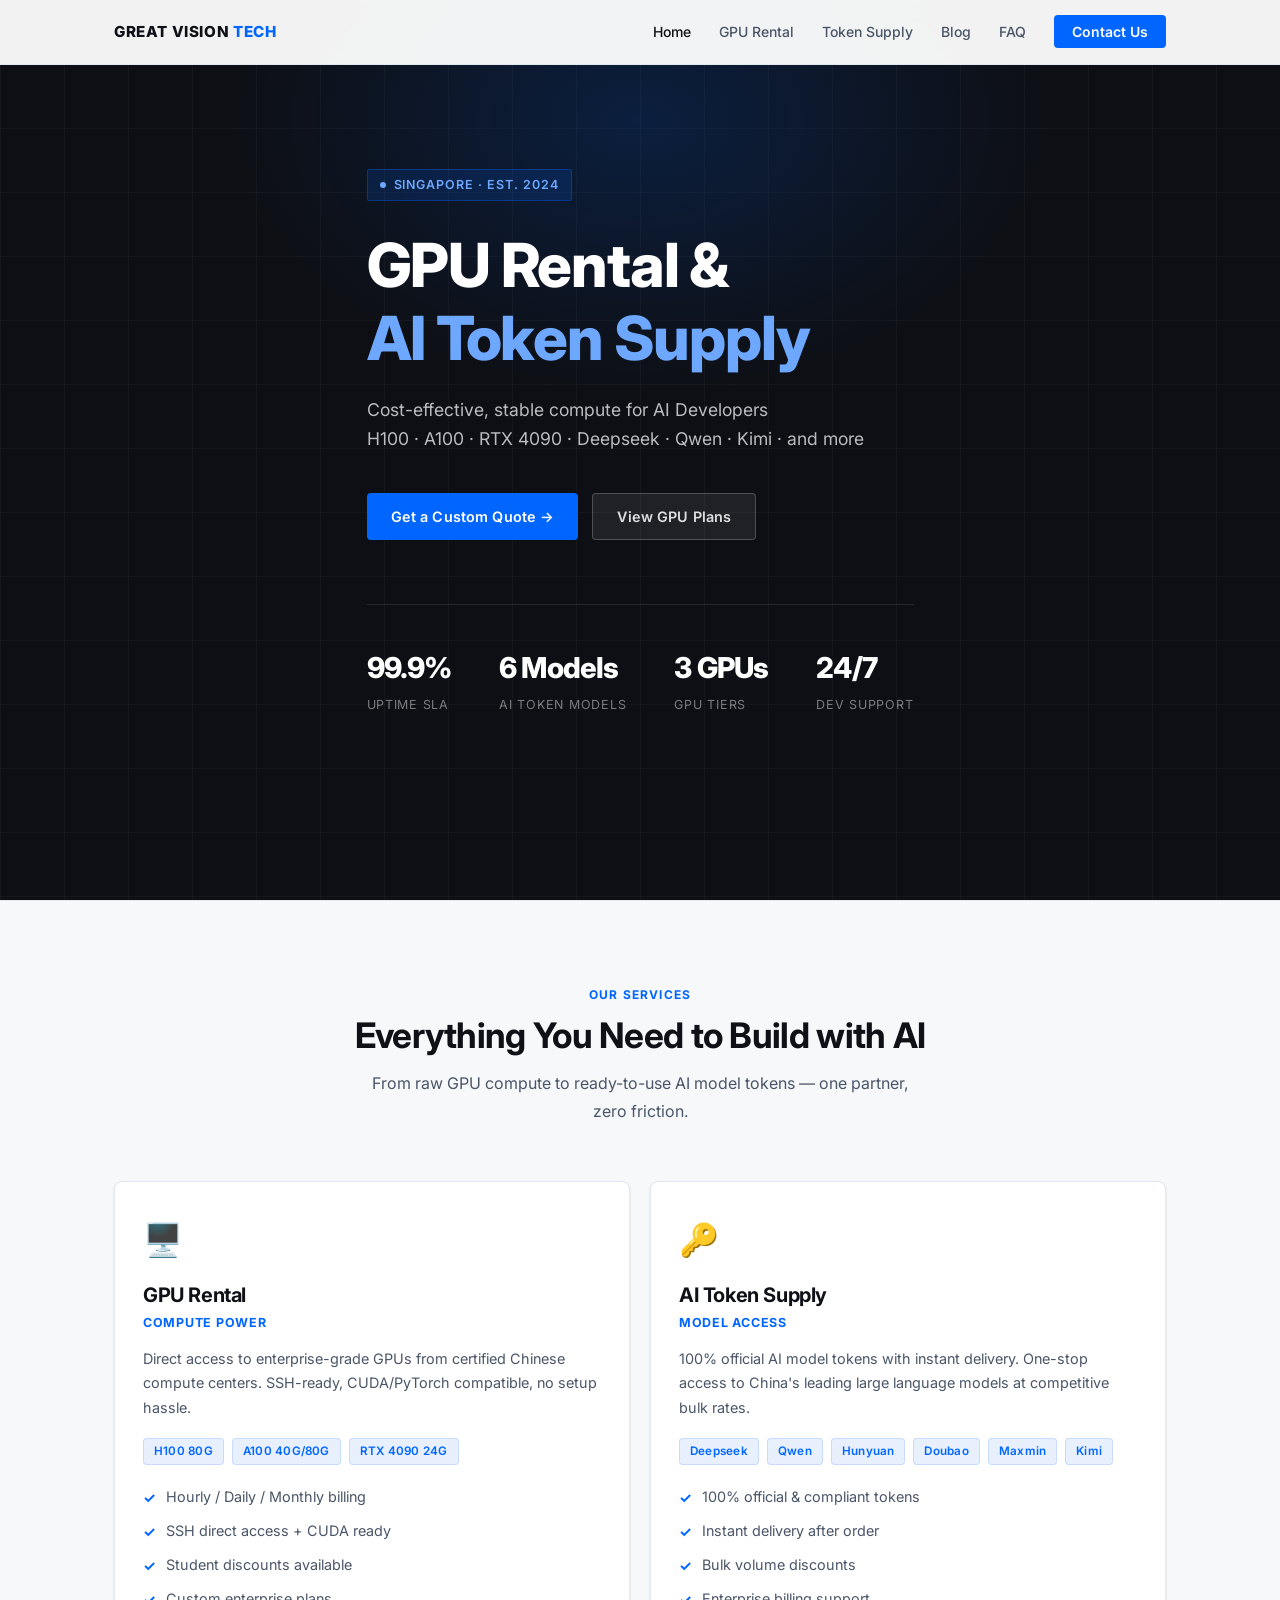
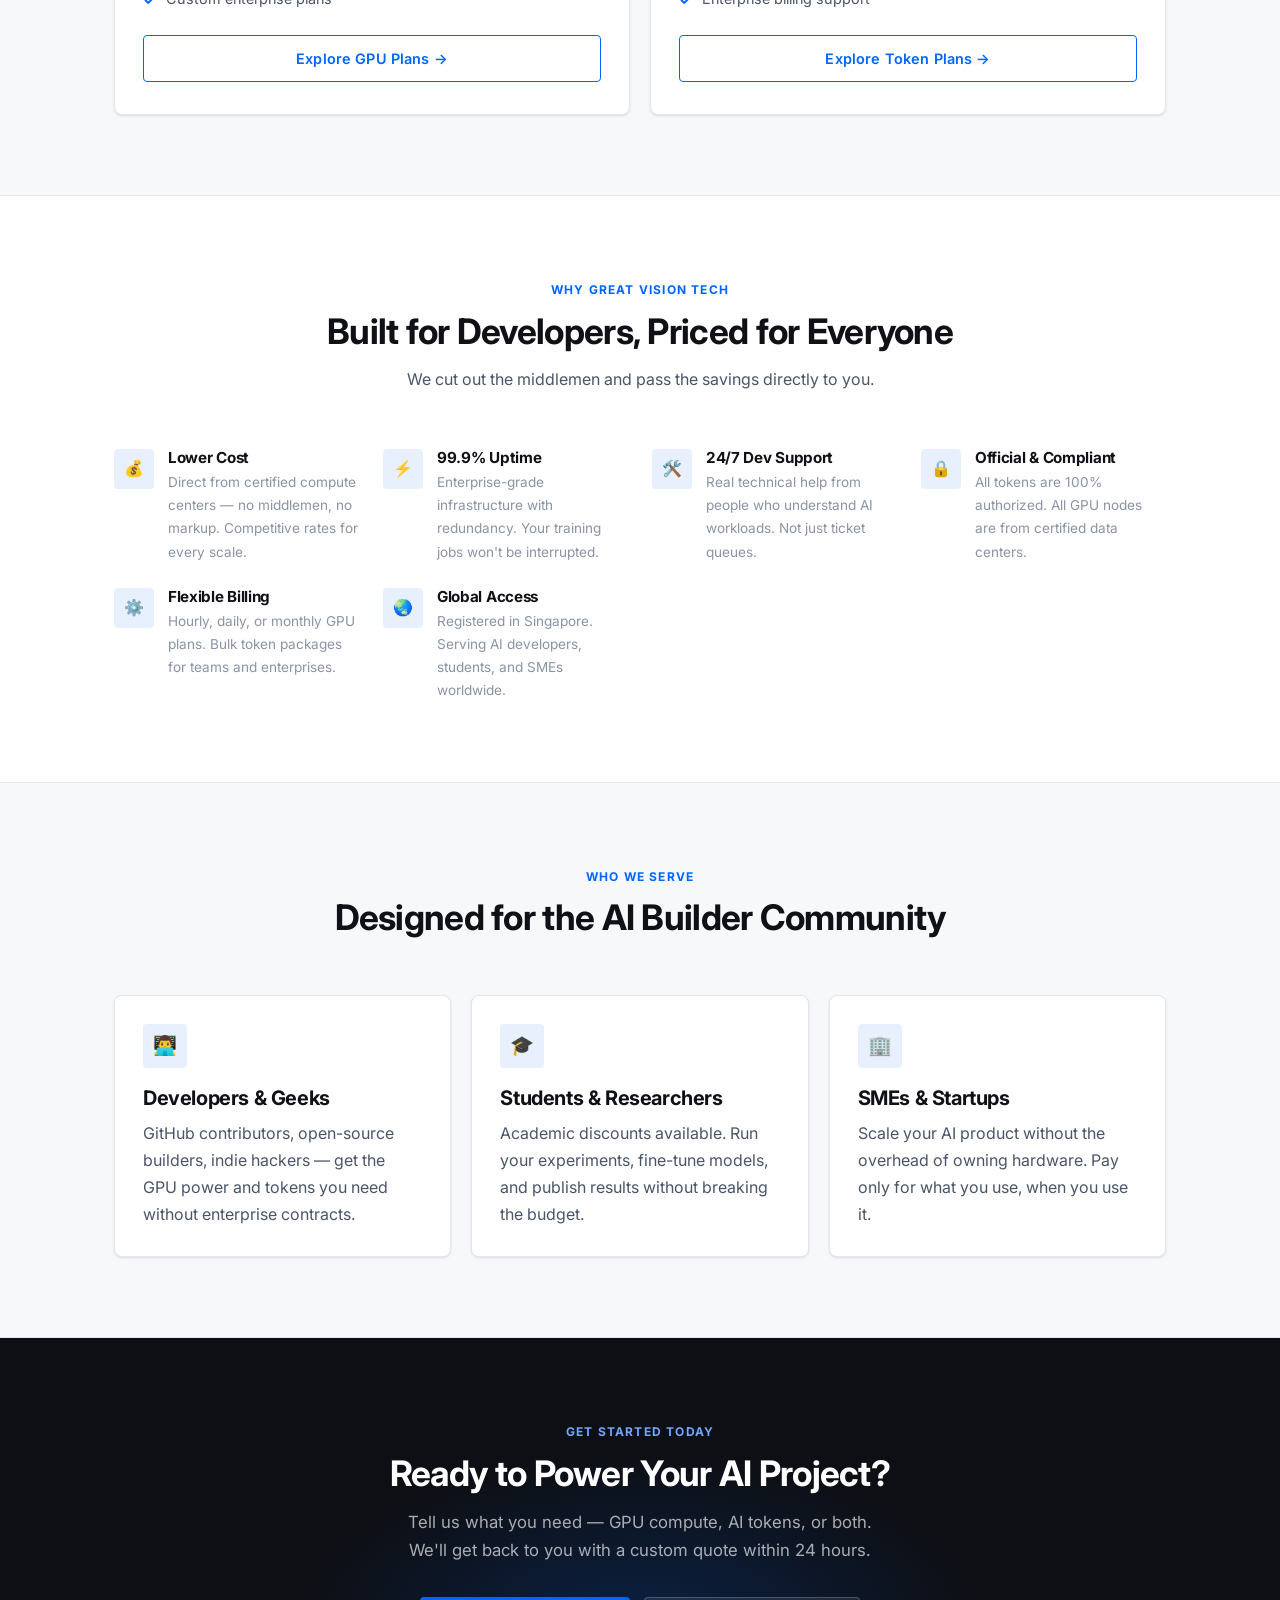
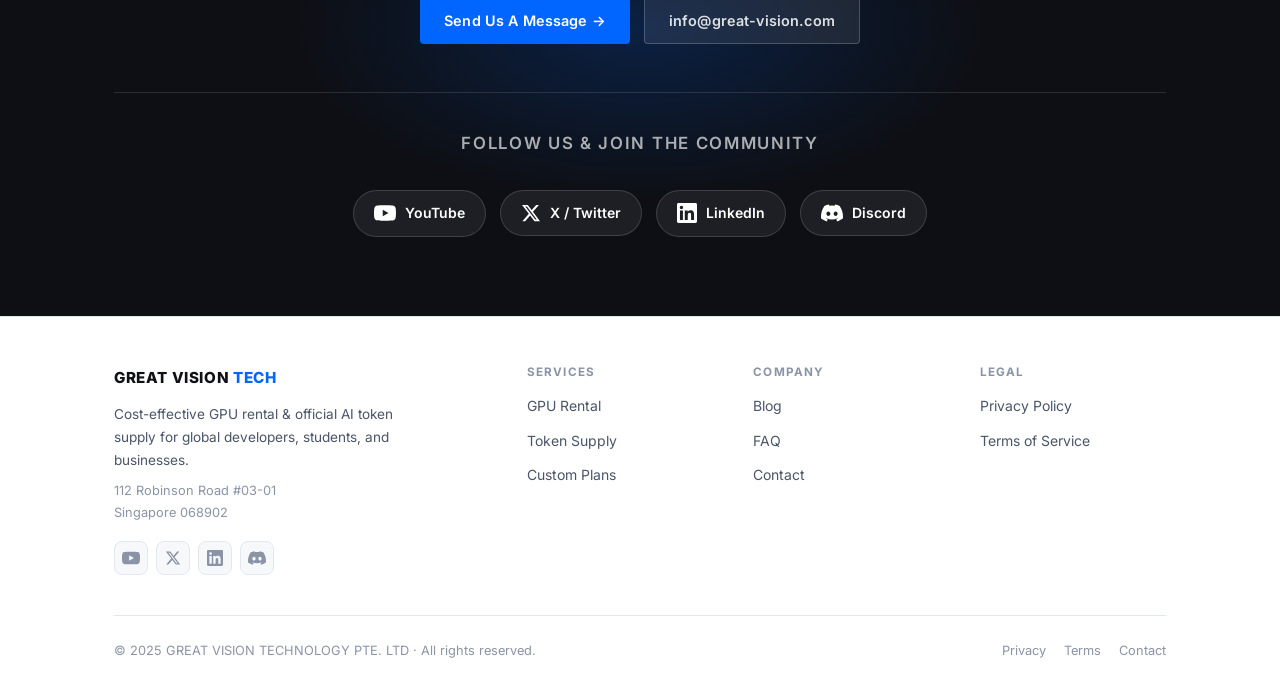
==== commit f5a8d41b: "Add social media icons to homepage CTA and Footer - CTA section: pill-shaped buttons for YouTube, X/" ====
--- a/index.html
+++ b/index.html
@@ -207,7 +207,7 @@
 
   <!-- ===== CTA ===== -->
   <section class="cta-section">
-    <div class="container">
+    <div class="container" style="position:relative;z-index:1;">
       <span class="section-tag">Get Started Today</span>
       <h2>Ready to Power Your AI Project?</h2>
       <p>Tell us what you need — GPU compute, AI tokens, or both.<br />We'll get back to you with a custom quote within 24 hours.</p>
@@ -215,6 +215,32 @@
         <a href="contact.html" class="btn btn-primary">Send Us A Message →</a>
         <a href="mailto:info@great-vision.com" class="btn btn-dark-ghost">info@great-vision.com</a>
       </div>
+      <!-- Social Media Links -->
+      <div class="cta-social">
+        <p class="cta-social-label">Follow us &amp; join the community</p>
+        <div class="cta-social-icons">
+          <!-- YouTube -->
+          <a href="#" class="cta-social-btn youtube" aria-label="YouTube" target="_blank" rel="noopener">
+            <svg width="22" height="22" viewBox="0 0 24 24" fill="currentColor"><path d="M23.498 6.186a3.016 3.016 0 0 0-2.122-2.136C19.505 3.545 12 3.545 12 3.545s-7.505 0-9.377.505A3.017 3.017 0 0 0 .502 6.186C0 8.07 0 12 0 12s0 3.93.502 5.814a3.016 3.016 0 0 0 2.122 2.136c1.871.505 9.376.505 9.376.505s7.505 0 9.377-.505a3.015 3.015 0 0 0 2.122-2.136C24 15.93 24 12 24 12s0-3.93-.502-5.814zM9.545 15.568V8.432L15.818 12l-6.273 3.568z"/></svg>
+            <span>YouTube</span>
+          </a>
+          <!-- X (Twitter) -->
+          <a href="#" class="cta-social-btn x-twitter" aria-label="X (Twitter)" target="_blank" rel="noopener">
+            <svg width="20" height="20" viewBox="0 0 24 24" fill="currentColor"><path d="M18.244 2.25h3.308l-7.227 8.26 8.502 11.24H16.17l-5.214-6.817L4.99 21.75H1.68l7.73-8.835L1.254 2.25H8.08l4.713 6.231zm-1.161 17.52h1.833L7.084 4.126H5.117z"/></svg>
+            <span>X / Twitter</span>
+          </a>
+          <!-- LinkedIn -->
+          <a href="#" class="cta-social-btn linkedin" aria-label="LinkedIn" target="_blank" rel="noopener">
+            <svg width="20" height="20" viewBox="0 0 24 24" fill="currentColor"><path d="M20.447 20.452h-3.554v-5.569c0-1.328-.027-3.037-1.852-3.037-1.853 0-2.136 1.445-2.136 2.939v5.667H9.351V9h3.414v1.561h.046c.477-.9 1.637-1.85 3.37-1.85 3.601 0 4.267 2.37 4.267 5.455v6.286zM5.337 7.433a2.062 2.062 0 0 1-2.063-2.065 2.064 2.064 0 1 1 2.063 2.065zm1.782 13.019H3.555V9h3.564v11.452zM22.225 0H1.771C.792 0 0 .774 0 1.729v20.542C0 23.227.792 24 1.771 24h20.451C23.2 24 24 23.227 24 22.271V1.729C24 .774 23.2 0 22.222 0h.003z"/></svg>
+            <span>LinkedIn</span>
+          </a>
+          <!-- Discord -->
+          <a href="#" class="cta-social-btn discord" aria-label="Discord" target="_blank" rel="noopener">
+            <svg width="22" height="22" viewBox="0 0 24 24" fill="currentColor"><path d="M20.317 4.37a19.791 19.791 0 0 0-4.885-1.515.074.074 0 0 0-.079.037c-.21.375-.444.864-.608 1.25a18.27 18.27 0 0 0-5.487 0 12.64 12.64 0 0 0-.617-1.25.077.077 0 0 0-.079-.037A19.736 19.736 0 0 0 3.677 4.37a.07.07 0 0 0-.032.027C.533 9.046-.32 13.58.099 18.057c.002.022.015.043.03.056a19.9 19.9 0 0 0 5.993 3.03.078.078 0 0 0 .084-.028 14.09 14.09 0 0 0 1.226-1.994.076.076 0 0 0-.041-.106 13.107 13.107 0 0 1-1.872-.892.077.077 0 0 1-.008-.128 10.2 10.2 0 0 0 .372-.292.074.074 0 0 1 .077-.01c3.928 1.793 8.18 1.793 12.062 0a.074.074 0 0 1 .078.01c.12.098.246.198.373.292a.077.077 0 0 1-.006.127 12.299 12.299 0 0 1-1.873.892.077.077 0 0 0-.041.107c.36.698.772 1.362 1.225 1.993a.076.076 0 0 0 .084.028 19.839 19.839 0 0 0 6.002-3.03.077.077 0 0 0 .032-.054c.5-5.177-.838-9.674-3.549-13.66a.061.061 0 0 0-.031-.03zM8.02 15.33c-1.183 0-2.157-1.085-2.157-2.419 0-1.333.956-2.419 2.157-2.419 1.21 0 2.176 1.096 2.157 2.42 0 1.333-.956 2.418-2.157 2.418zm7.975 0c-1.183 0-2.157-1.085-2.157-2.419 0-1.333.955-2.419 2.157-2.419 1.21 0 2.176 1.096 2.157 2.42 0 1.333-.946 2.418-2.157 2.418z"/></svg>
+            <span>Discord</span>
+          </a>
+        </div>
+      </div>
     </div>
   </section>
 
@@ -226,6 +252,20 @@
           <a href="index.html" class="nav-logo">GREAT VISION <span style="color: var(--accent);">TECH</span></a>
           <p>Cost-effective GPU rental &amp; official AI token supply for global developers, students, and businesses.</p>
           <p style="margin-top: 8px; font-size: 0.8rem; color: var(--text-muted);">112 Robinson Road #03-01<br />Singapore 068902</p>
+          <div class="footer-social">
+            <a href="#" class="footer-social-icon" aria-label="YouTube" target="_blank" rel="noopener" title="YouTube">
+              <svg width="18" height="18" viewBox="0 0 24 24" fill="currentColor"><path d="M23.498 6.186a3.016 3.016 0 0 0-2.122-2.136C19.505 3.545 12 3.545 12 3.545s-7.505 0-9.377.505A3.017 3.017 0 0 0 .502 6.186C0 8.07 0 12 0 12s0 3.93.502 5.814a3.016 3.016 0 0 0 2.122 2.136c1.871.505 9.376.505 9.376.505s7.505 0 9.377-.505a3.015 3.015 0 0 0 2.122-2.136C24 15.93 24 12 24 12s0-3.93-.502-5.814zM9.545 15.568V8.432L15.818 12l-6.273 3.568z"/></svg>
+            </a>
+            <a href="#" class="footer-social-icon" aria-label="X (Twitter)" target="_blank" rel="noopener" title="X / Twitter">
+              <svg width="16" height="16" viewBox="0 0 24 24" fill="currentColor"><path d="M18.244 2.25h3.308l-7.227 8.26 8.502 11.24H16.17l-5.214-6.817L4.99 21.75H1.68l7.73-8.835L1.254 2.25H8.08l4.713 6.231zm-1.161 17.52h1.833L7.084 4.126H5.117z"/></svg>
+            </a>
+            <a href="#" class="footer-social-icon" aria-label="LinkedIn" target="_blank" rel="noopener" title="LinkedIn">
+              <svg width="16" height="16" viewBox="0 0 24 24" fill="currentColor"><path d="M20.447 20.452h-3.554v-5.569c0-1.328-.027-3.037-1.852-3.037-1.853 0-2.136 1.445-2.136 2.939v5.667H9.351V9h3.414v1.561h.046c.477-.9 1.637-1.85 3.37-1.85 3.601 0 4.267 2.37 4.267 5.455v6.286zM5.337 7.433a2.062 2.062 0 0 1-2.063-2.065 2.064 2.064 0 1 1 2.063 2.065zm1.782 13.019H3.555V9h3.564v11.452zM22.225 0H1.771C.792 0 0 .774 0 1.729v20.542C0 23.227.792 24 1.771 24h20.451C23.2 24 24 23.227 24 22.271V1.729C24 .774 23.2 0 22.222 0h.003z"/></svg>
+            </a>
+            <a href="#" class="footer-social-icon" aria-label="Discord" target="_blank" rel="noopener" title="Discord">
+              <svg width="18" height="18" viewBox="0 0 24 24" fill="currentColor"><path d="M20.317 4.37a19.791 19.791 0 0 0-4.885-1.515.074.074 0 0 0-.079.037c-.21.375-.444.864-.608 1.25a18.27 18.27 0 0 0-5.487 0 12.64 12.64 0 0 0-.617-1.25.077.077 0 0 0-.079-.037A19.736 19.736 0 0 0 3.677 4.37a.07.07 0 0 0-.032.027C.533 9.046-.32 13.58.099 18.057c.002.022.015.043.03.056a19.9 19.9 0 0 0 5.993 3.03.078.078 0 0 0 .084-.028 14.09 14.09 0 0 0 1.226-1.994.076.076 0 0 0-.041-.106 13.107 13.107 0 0 1-1.872-.892.077.077 0 0 1-.008-.128 10.2 10.2 0 0 0 .372-.292.074.074 0 0 1 .077-.01c3.928 1.793 8.18 1.793 12.062 0a.074.074 0 0 1 .078.01c.12.098.246.198.373.292a.077.077 0 0 1-.006.127 12.299 12.299 0 0 1-1.873.892.077.077 0 0 0-.041.107c.36.698.772 1.362 1.225 1.993a.076.076 0 0 0 .084.028 19.839 19.839 0 0 0 6.002-3.03.077.077 0 0 0 .032-.054c.5-5.177-.838-9.674-3.549-13.66a.061.061 0 0 0-.031-.03zM8.02 15.33c-1.183 0-2.157-1.085-2.157-2.419 0-1.333.956-2.419 2.157-2.419 1.21 0 2.176 1.096 2.157 2.42 0 1.333-.956 2.418-2.157 2.418zm7.975 0c-1.183 0-2.157-1.085-2.157-2.419 0-1.333.955-2.419 2.157-2.419 1.21 0 2.176 1.096 2.157 2.42 0 1.333-.946 2.418-2.157 2.418z"/></svg>
+            </a>
+          </div>
         </div>
         <div class="footer-col">
           <h4>Services</h4>
--- a/css/style.css
+++ b/css/style.css
@@ -1006,4 +1006,87 @@
   .hero-actions { flex-direction: column; }
   .btn { width: 100%; justify-content: center; }
   .cta-actions { flex-direction: column; align-items: center; }
-}
+  .cta-social-icons { gap: 10px; }
+  .cta-social-btn { padding: 10px 14px; font-size: 0.8rem; }
+}
+
+/* ===========================
+   CTA SOCIAL MEDIA ICONS
+   =========================== */
+.cta-social {
+  margin-top: 48px;
+  padding-top: 36px;
+  border-top: 1px solid rgba(255,255,255,0.12);
+}
+.cta-social-label {
+  font-size: 0.78rem;
+  font-weight: 600;
+  letter-spacing: 0.1em;
+  text-transform: uppercase;
+  color: rgba(255,255,255,0.4);
+  margin-bottom: 20px;
+}
+.cta-social-icons {
+  display: flex;
+  gap: 14px;
+  justify-content: center;
+  flex-wrap: wrap;
+}
+.cta-social-btn {
+  display: inline-flex;
+  align-items: center;
+  gap: 9px;
+  padding: 11px 20px;
+  border-radius: 50px;
+  font-size: 0.875rem;
+  font-weight: 600;
+  color: #fff;
+  text-decoration: none;
+  transition: all 0.2s ease;
+  border: 1.5px solid rgba(255,255,255,0.15);
+  background: rgba(255,255,255,0.07);
+  backdrop-filter: blur(6px);
+  -webkit-backdrop-filter: blur(6px);
+  white-space: nowrap;
+}
+.cta-social-btn:hover {
+  transform: translateY(-2px);
+  color: #fff;
+}
+/* Brand colors on hover */
+.cta-social-btn.youtube:hover  { background: #FF0000; border-color: #FF0000; box-shadow: 0 4px 18px rgba(255,0,0,0.35); }
+.cta-social-btn.x-twitter:hover { background: #000000; border-color: #555; box-shadow: 0 4px 18px rgba(0,0,0,0.5); }
+.cta-social-btn.linkedin:hover  { background: #0A66C2; border-color: #0A66C2; box-shadow: 0 4px 18px rgba(10,102,194,0.4); }
+.cta-social-btn.discord:hover   { background: #5865F2; border-color: #5865F2; box-shadow: 0 4px 18px rgba(88,101,242,0.4); }
+
+/* ===========================
+   FOOTER SOCIAL ICONS
+   =========================== */
+.footer-social {
+  display: flex;
+  gap: 8px;
+  margin-top: 18px;
+  flex-wrap: wrap;
+}
+.footer-social-icon {
+  width: 34px;
+  height: 34px;
+  display: flex;
+  align-items: center;
+  justify-content: center;
+  border-radius: 8px;
+  background: var(--bg-secondary);
+  border: 1px solid var(--border);
+  color: var(--text-muted);
+  transition: all 0.2s ease;
+  text-decoration: none;
+  flex-shrink: 0;
+}
+.footer-social-icon:hover {
+  transform: translateY(-2px);
+  box-shadow: var(--shadow-md);
+}
+.footer-social-icon[aria-label="YouTube"]:hover    { background: #FF0000; border-color: #FF0000; color: #fff; }
+.footer-social-icon[aria-label="X (Twitter)"]:hover { background: #000; border-color: #000; color: #fff; }
+.footer-social-icon[aria-label="LinkedIn"]:hover   { background: #0A66C2; border-color: #0A66C2; color: #fff; }
+.footer-social-icon[aria-label="Discord"]:hover    { background: #5865F2; border-color: #5865F2; color: #fff; }
